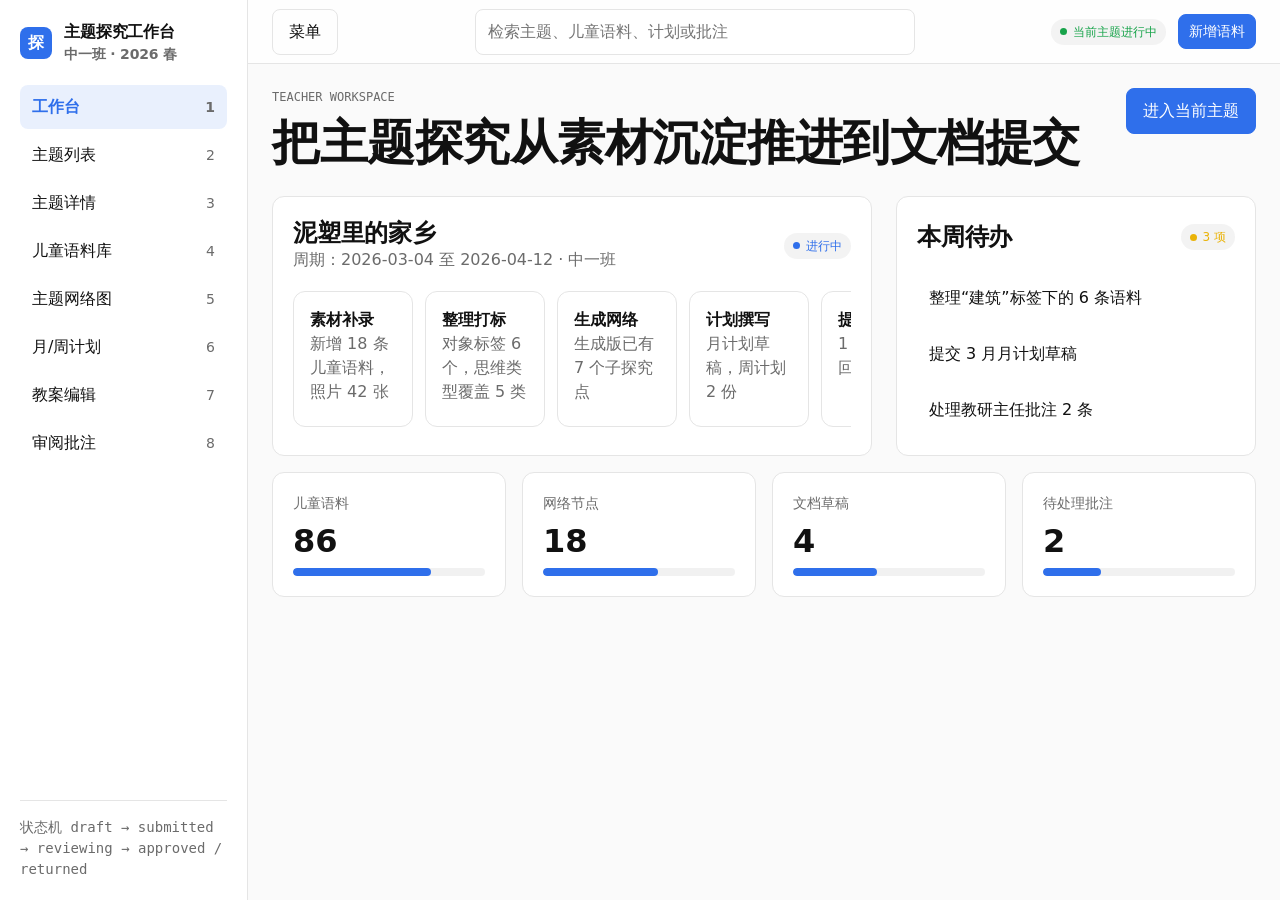
==== index.html @ b4023a22 "Initial commit: Shiyan teacher-pc project" ====
<!doctype html>
<html lang="zh-CN">
<head>
  <meta charset="utf-8">
  <meta name="viewport" content="width=device-width, initial-scale=1">
  <title>主题探究教师工作台 Prototype</title>
  <style>
    :root {
      --bg: #fafafa;
      --surface: #ffffff;
      --surface-warm: var(--surface);
      --fg: #111111;
      --fg-2: var(--fg);
      --muted: #6b6b6b;
      --meta: var(--muted);
      --border: #e5e5e5;
      --border-soft: var(--border);
      --accent: #2f6feb;
      --accent-on: #ffffff;
      --accent-hover: color-mix(in oklab, var(--accent), black 8%);
      --accent-active: color-mix(in oklab, var(--accent), black 14%);
      --success: #17a34a;
      --warn: #eab308;
      --danger: #dc2626;
      --font-display: "Inter", -apple-system, system-ui, sans-serif;
      --font-body: "Inter", -apple-system, system-ui, sans-serif;
      --font-mono: ui-monospace, "JetBrains Mono", monospace;
      --text-xs: 12px;
      --text-sm: 14px;
      --text-base: 16px;
      --text-lg: 20px;
      --text-xl: 24px;
      --text-2xl: 32px;
      --text-3xl: 48px;
      --text-4xl: 64px;
      --leading-body: 1.5;
      --leading-tight: 1.2;
      --tracking-display: -0.01em;
      --space-1: 4px;
      --space-2: 8px;
      --space-3: 12px;
      --space-4: 16px;
      --space-5: 20px;
      --space-6: 24px;
      --space-8: 32px;
      --space-12: 48px;
      --space-20: 80px;
      --section-y-desktop: 80px;
      --section-y-tablet: 48px;
      --section-y-phone: 32px;
      --radius-sm: 8px;
      --radius-md: 12px;
      --radius-lg: 16px;
      --radius-pill: 9999px;
      --elev-flat: none;
      --elev-ring: 0 0 0 1px var(--border);
      --elev-raised: 0 2px 8px color-mix(in oklab, var(--fg), transparent 92%);
      --focus-ring: 0 0 0 3px color-mix(in oklab, var(--accent), transparent 70%);
      --motion-fast: 150ms;
      --motion-base: 200ms;
      --ease-standard: cubic-bezier(0.2, 0, 0, 1);
      --container-max: 1200px;
      --container-gutter-desktop: 24px;
      --container-gutter-tablet: 16px;
      --container-gutter-phone: 12px;
    }

    * { box-sizing: border-box; }
    html { background: var(--bg); color: var(--fg); font-family: var(--font-body); }
    body { margin: 0; min-height: 100vh; line-height: var(--leading-body); }
    button, input, select, textarea { font: inherit; }
    button { cursor: pointer; }
    a { color: var(--accent); text-decoration: none; }
    a:hover { text-decoration: underline; }
    :focus-visible { outline: 0; box-shadow: var(--focus-ring); }

    .app-shell {
      display: grid;
      grid-template-columns: 248px minmax(0, 1fr);
      min-height: 100vh;
    }

    .sidebar {
      position: sticky;
      top: 0;
      height: 100vh;
      border-right: 1px solid var(--border);
      background: var(--surface);
      padding: var(--space-5);
      display: flex;
      flex-direction: column;
      gap: var(--space-5);
    }

    .brand {
      display: flex;
      align-items: center;
      gap: var(--space-3);
      font-weight: 600;
      letter-spacing: var(--tracking-display);
    }

    .brand-mark {
      width: 32px;
      height: 32px;
      border-radius: var(--radius-sm);
      display: grid;
      place-items: center;
      background: var(--accent);
      color: var(--accent-on);
      font-weight: 600;
    }

    .nav-list { display: grid; gap: var(--space-1); }
    .nav-btn {
      border: 0;
      width: 100%;
      background: transparent;
      color: var(--fg);
      border-radius: var(--radius-sm);
      display: flex;
      align-items: center;
      justify-content: space-between;
      padding: 10px 12px;
      text-align: left;
      transition: background var(--motion-fast) var(--ease-standard), color var(--motion-fast) var(--ease-standard);
    }
    .nav-btn:hover { background: color-mix(in oklab, var(--border), transparent 55%); }
    .nav-btn.active {
      background: color-mix(in oklab, var(--accent), transparent 90%);
      color: var(--accent);
      font-weight: 600;
    }

    .sidebar-foot {
      margin-top: auto;
      border-top: 1px solid var(--border);
      padding-top: var(--space-4);
      color: var(--muted);
      font-size: var(--text-sm);
    }

    .topbar {
      position: sticky;
      top: 0;
      z-index: 4;
      height: 64px;
      background: color-mix(in oklab, var(--bg), var(--surface) 78%);
      border-bottom: 1px solid var(--border);
      display: flex;
      align-items: center;
      justify-content: space-between;
      padding: 0 var(--container-gutter-desktop);
    }

    .mobile-menu { display: none; }
    .search {
      min-width: min(440px, 45vw);
      border: 1px solid var(--border);
      border-radius: var(--radius-sm);
      background: var(--surface);
      padding: 10px 12px;
      color: var(--fg);
    }

    .main { min-width: 0; }
    .content {
      width: min(100%, var(--container-max));
      margin: 0 auto;
      padding: var(--space-6) var(--container-gutter-desktop) var(--space-20);
    }

    .screen { display: none; }
    .screen.active { display: block; }

    .page-head {
      display: grid;
      grid-template-columns: minmax(0, 1fr) auto;
      gap: var(--space-4);
      align-items: start;
      margin-bottom: var(--space-6);
    }

    .eyebrow {
      color: var(--muted);
      font-family: var(--font-mono);
      font-size: var(--text-xs);
      text-transform: uppercase;
      letter-spacing: 0;
      margin-bottom: var(--space-2);
    }

    h1, h2, h3 {
      font-family: var(--font-display);
      line-height: var(--leading-tight);
      letter-spacing: var(--tracking-display);
      margin: 0;
    }
    h1 { font-size: clamp(var(--text-2xl), 4vw, var(--text-3xl)); }
    h2 { font-size: var(--text-xl); }
    h3 { font-size: var(--text-lg); }
    p { margin: 0; color: var(--muted); }

    .btn {
      border: 1px solid var(--border);
      border-radius: var(--radius-sm);
      background: transparent;
      color: var(--fg);
      padding: 10px 16px;
      min-height: 40px;
      display: inline-flex;
      align-items: center;
      justify-content: center;
      gap: var(--space-2);
      transition: background var(--motion-fast) var(--ease-standard), border-color var(--motion-fast) var(--ease-standard);
    }
    .btn:hover { background: color-mix(in oklab, var(--border), transparent 65%); text-decoration: none; }
    .btn-primary { background: var(--accent); border-color: var(--accent); color: var(--accent-on); }
    .btn-primary:hover { background: var(--accent-hover); border-color: var(--accent-hover); }
    .btn-small { min-height: 32px; padding: 6px 10px; font-size: var(--text-sm); }
    .btn-danger { color: var(--danger); border-color: color-mix(in oklab, var(--danger), transparent 65%); }

    .grid { display: grid; gap: var(--space-4); }
    .grid-2 { grid-template-columns: repeat(2, minmax(0, 1fr)); }
    .grid-3 { grid-template-columns: repeat(3, minmax(0, 1fr)); }
    .grid-4 { grid-template-columns: repeat(4, minmax(0, 1fr)); }
    .grid-main { grid-template-columns: minmax(0, 1.35fr) minmax(320px, 0.65fr); }

    .card {
      background: var(--surface);
      border: 1px solid var(--border);
      border-radius: var(--radius-md);
      padding: var(--space-5);
      box-shadow: var(--elev-flat);
    }

    .card-head, .row-between {
      display: flex;
      align-items: center;
      justify-content: space-between;
      gap: var(--space-3);
    }

    .stack { display: grid; gap: var(--space-4); }
    .stack-sm { display: grid; gap: var(--space-2); }
    .muted { color: var(--muted); }
    .meta { color: var(--meta); font-size: var(--text-sm); }
    .mono { font-family: var(--font-mono); font-variant-numeric: tabular-nums; }

    .badge {
      display: inline-flex;
      align-items: center;
      gap: 6px;
      width: max-content;
      border-radius: var(--radius-pill);
      background: color-mix(in oklab, var(--border), transparent 55%);
      color: var(--fg);
      padding: 4px 9px;
      font-size: var(--text-xs);
      white-space: nowrap;
    }
    .badge-dot::before {
      content: "";
      width: 7px;
      height: 7px;
      border-radius: var(--radius-pill);
      background: currentColor;
    }
    .success { color: var(--success); }
    .warn { color: var(--warn); }
    .danger { color: var(--danger); }
    .accent { color: var(--accent); }

    .progress {
      height: 8px;
      border-radius: var(--radius-pill);
      background: color-mix(in oklab, var(--border), transparent 45%);
      overflow: hidden;
    }
    .progress > span {
      display: block;
      height: 100%;
      border-radius: inherit;
      background: var(--accent);
    }

    .stat {
      display: grid;
      gap: var(--space-2);
    }
    .stat strong {
      font-size: var(--text-2xl);
      line-height: var(--leading-tight);
      font-variant-numeric: tabular-nums;
    }

    .table-wrap { overflow: auto; border: 1px solid var(--border); border-radius: var(--radius-md); }
    table { width: 100%; border-collapse: collapse; min-width: 760px; background: var(--surface); }
    th, td { padding: 13px 14px; border-bottom: 1px solid var(--border); text-align: left; vertical-align: top; }
    th { color: var(--muted); font-size: var(--text-sm); font-weight: 500; background: var(--bg); }
    tr:last-child td { border-bottom: 0; }

    .tabs, .filters {
      display: flex;
      flex-wrap: wrap;
      gap: var(--space-2);
    }
    .chip {
      border: 1px solid var(--border);
      border-radius: var(--radius-pill);
      background: var(--surface);
      color: var(--fg);
      padding: 7px 12px;
      font-size: var(--text-sm);
    }
    .chip.active {
      border-color: var(--accent);
      color: var(--accent);
      background: color-mix(in oklab, var(--accent), transparent 92%);
    }

    .field { display: grid; gap: var(--space-2); }
    .field label { font-weight: 600; font-size: var(--text-sm); }
    .field input, .field select, .field textarea {
      width: 100%;
      border: 1px solid var(--border);
      border-radius: var(--radius-sm);
      background: var(--surface);
      color: var(--fg);
      padding: 10px 12px;
      min-height: 42px;
    }
    .field textarea { min-height: 104px; resize: vertical; }

    .hero-workbench {
      min-height: 260px;
      display: grid;
      grid-template-columns: minmax(0, 1fr) 360px;
      gap: var(--space-6);
      align-items: stretch;
    }

    .timeline {
      display: grid;
      grid-template-columns: repeat(5, minmax(120px, 1fr));
      gap: var(--space-3);
      overflow: auto;
      padding-bottom: var(--space-2);
    }
    .timeline-step {
      border: 1px solid var(--border);
      border-radius: var(--radius-md);
      padding: var(--space-4);
      background: var(--surface);
      min-height: 120px;
    }

    .utterance-item {
      display: grid;
      grid-template-columns: auto minmax(0, 1fr) auto;
      gap: var(--space-3);
      align-items: start;
      border: 1px solid var(--border);
      border-radius: var(--radius-md);
      padding: var(--space-4);
      background: var(--surface);
    }
    .utterance-item.selected {
      border-color: var(--accent);
      background: color-mix(in oklab, var(--accent), transparent 96%);
    }
    .utterance-item input { width: 18px; height: 18px; margin-top: 3px; }

    .canvas {
      position: relative;
      min-height: 520px;
      border: 1px solid var(--border);
      border-radius: var(--radius-md);
      background:
        linear-gradient(color-mix(in oklab, var(--border), transparent 65%) 1px, transparent 1px),
        linear-gradient(90deg, color-mix(in oklab, var(--border), transparent 65%) 1px, transparent 1px),
        var(--surface);
      background-size: 32px 32px;
      overflow: hidden;
    }
    .node {
      position: absolute;
      min-width: 116px;
      border: 1px solid var(--border);
      border-radius: var(--radius-md);
      background: var(--surface);
      padding: 10px 12px;
      box-shadow: var(--elev-raised);
      font-size: var(--text-sm);
    }
    .node.center {
      left: 42%;
      top: 42%;
      background: var(--accent);
      color: var(--accent-on);
      border-color: var(--accent);
    }
    .node.generated {
      border-color: var(--success);
      color: var(--fg);
    }
    .connector {
      position: absolute;
      height: 1px;
      background: var(--border);
      transform-origin: left center;
    }

    .planner {
      display: grid;
      grid-template-columns: 280px minmax(0, 1fr);
      gap: var(--space-4);
    }
    .doc-nav {
      display: grid;
      gap: var(--space-2);
      align-content: start;
    }
    .doc-section {
      border: 1px solid var(--border);
      border-radius: var(--radius-md);
      background: var(--surface);
      padding: var(--space-5);
      display: grid;
      gap: var(--space-4);
    }
    .rich-placeholder {
      min-height: 92px;
      border: 1px dashed var(--border);
      border-radius: var(--radius-sm);
      background: var(--bg);
      padding: var(--space-4);
      color: var(--muted);
    }

    .annotation {
      border-left: 3px solid var(--accent);
      padding-left: var(--space-3);
      display: grid;
      gap: var(--space-1);
    }

    .toast {
      position: fixed;
      right: var(--space-6);
      bottom: var(--space-6);
      z-index: 10;
      border: 1px solid var(--border);
      border-radius: var(--radius-md);
      background: var(--surface);
      padding: var(--space-4);
      box-shadow: var(--elev-raised);
      color: var(--fg);
      opacity: 0;
      transform: translateY(12px);
      pointer-events: none;
      transition: opacity var(--motion-base) var(--ease-standard), transform var(--motion-base) var(--ease-standard);
    }
    .toast.show { opacity: 1; transform: translateY(0); }

    .drawer {
      position: fixed;
      inset: 0;
      z-index: 20;
      display: none;
      background: color-mix(in oklab, var(--fg), transparent 70%);
    }
    .drawer.open { display: grid; justify-items: end; }
    .drawer-panel {
      width: min(520px, 100%);
      height: 100%;
      background: var(--surface);
      padding: var(--space-6);
      display: grid;
      grid-template-rows: auto 1fr auto;
      gap: var(--space-5);
      box-shadow: var(--elev-raised);
    }

    @media (max-width: 1180px) {
      .grid-4 { grid-template-columns: repeat(2, minmax(0, 1fr)); }
      .hero-workbench, .grid-main { grid-template-columns: 1fr; }
    }

    @media (max-width: 920px) {
      .app-shell { grid-template-columns: 1fr; }
      .sidebar {
        display: none;
        position: fixed;
        z-index: 30;
        inset: 0 auto 0 0;
        width: min(320px, 86vw);
      }
      .sidebar.open { display: flex; }
      .mobile-menu { display: inline-flex; }
      .topbar { padding: 0 var(--container-gutter-tablet); }
      .content { padding-inline: var(--container-gutter-tablet); }
      .page-head { grid-template-columns: 1fr; }
      .grid-2, .grid-3, .planner { grid-template-columns: 1fr; }
      .search { min-width: 0; width: 100%; }
    }

    @media (max-width: 640px) {
      .topbar {
        height: auto;
        padding: var(--space-3) var(--container-gutter-phone);
        display: grid;
        grid-template-columns: auto 1fr;
      }
      .search { grid-column: 1 / -1; }
      .content { padding: var(--space-5) var(--container-gutter-phone) var(--space-12); }
      .grid-4 { grid-template-columns: 1fr; }
      .card { padding: var(--space-4); }
      .card-head, .row-between { align-items: flex-start; flex-direction: column; }
      .utterance-item { grid-template-columns: auto minmax(0, 1fr); }
      .utterance-item .badge { grid-column: 2; }
      .canvas { min-height: 480px; }
      .node { min-width: 96px; font-size: var(--text-xs); }
      .node.center { left: 34%; }
    }
  </style>
</head>
<body>
  <div class="app-shell">
    <aside class="sidebar" id="sidebar" aria-label="主导航">
      <div class="brand">
        <div class="brand-mark">探</div>
        <div>
          <div>主题探究工作台</div>
          <div class="meta">中一班 · 2026 春</div>
        </div>
      </div>
      <nav class="nav-list" id="nav">
        <button class="nav-btn active" data-screen="dashboard">工作台 <span class="meta">1</span></button>
        <button class="nav-btn" data-screen="themes">主题列表 <span class="meta">2</span></button>
        <button class="nav-btn" data-screen="theme-detail">主题详情 <span class="meta">3</span></button>
        <button class="nav-btn" data-screen="corpus">儿童语料库 <span class="meta">4</span></button>
        <button class="nav-btn" data-screen="map">主题网络图 <span class="meta">5</span></button>
        <button class="nav-btn" data-screen="plans">月/周计划 <span class="meta">6</span></button>
        <button class="nav-btn" data-screen="lesson">教案编辑 <span class="meta">7</span></button>
        <button class="nav-btn" data-screen="review">审阅批注 <span class="meta">8</span></button>
      </nav>
      <div class="sidebar-foot">
        <div class="mono">状态机 draft → submitted → reviewing → approved / returned</div>
      </div>
    </aside>

    <main class="main">
      <header class="topbar">
        <button class="btn mobile-menu" id="menuBtn" aria-label="打开导航">菜单</button>
        <input class="search" type="search" placeholder="检索主题、儿童语料、计划或批注">
        <div class="row-between">
          <span class="badge badge-dot success">当前主题进行中</span>
          <button class="btn btn-primary btn-small" data-open-drawer>新增语料</button>
        </div>
      </header>

      <div class="content">
        <section class="screen active" id="dashboard" data-od-id="screen-dashboard">
          <div class="page-head">
            <div>
              <div class="eyebrow">Teacher workspace</div>
              <h1>把主题探究从素材沉淀推进到文档提交</h1>
            </div>
            <button class="btn btn-primary" data-screen-link="theme-detail">进入当前主题</button>
          </div>

          <div class="grid hero-workbench">
            <div class="card stack">
              <div class="card-head">
                <div>
                  <h2>泥塑里的家乡</h2>
                  <p>周期：2026-03-04 至 2026-04-12 · 中一班</p>
                </div>
                <span class="badge badge-dot accent">进行中</span>
              </div>
              <div class="timeline">
                <div class="timeline-step"><strong>素材补录</strong><p>新增 18 条儿童语料，照片 42 张</p></div>
                <div class="timeline-step"><strong>整理打标</strong><p>对象标签 6 个，思维类型覆盖 5 类</p></div>
                <div class="timeline-step"><strong>生成网络</strong><p>生成版已有 7 个子探究点</p></div>
                <div class="timeline-step"><strong>计划撰写</strong><p>月计划草稿，周计划 2 份</p></div>
                <div class="timeline-step"><strong>提交审阅</strong><p>1 份教案退回修改</p></div>
              </div>
            </div>
            <div class="card stack">
              <div class="card-head"><h2>本周待办</h2><span class="badge badge-dot warn">3 项</span></div>
              <div class="stack-sm">
                <button class="nav-btn" data-screen-link="corpus">整理“建筑”标签下的 6 条语料</button>
                <button class="nav-btn" data-screen-link="plans">提交 3 月月计划草稿</button>
                <button class="nav-btn" data-screen-link="review">处理教研主任批注 2 条</button>
              </div>
            </div>
          </div>

          <div class="grid grid-4" style="margin-top: var(--space-4);">
            <div class="card stat"><span class="meta">儿童语料</span><strong>86</strong><div class="progress"><span style="width: 72%"></span></div></div>
            <div class="card stat"><span class="meta">网络节点</span><strong>18</strong><div class="progress"><span style="width: 60%"></span></div></div>
            <div class="card stat"><span class="meta">文档草稿</span><strong>4</strong><div class="progress"><span style="width: 44%"></span></div></div>
            <div class="card stat"><span class="meta">待处理批注</span><strong>2</strong><div class="progress"><span style="width: 30%"></span></div></div>
          </div>
        </section>

        <section class="screen" id="themes" data-od-id="screen-themes">
          <div class="page-head">
            <div><div class="eyebrow">Themes</div><h1>按学期管理主题活动</h1></div>
            <button class="btn btn-primary">新建主题</button>
          </div>
          <div class="tabs" role="tablist">
            <button class="chip active">全部</button><button class="chip">进行中</button><button class="chip">规划中</button><button class="chip">已结束</button>
          </div>
          <div class="grid grid-3" style="margin-top: var(--space-4);">
            <article class="card stack">
              <div class="row-between"><h2>泥塑里的家乡</h2><span class="badge badge-dot accent">进行中</span></div>
              <p>从幼儿对泥土、建筑、家乡物件的讨论中生成探究网络。</p>
              <div class="progress"><span style="width: 58%"></span></div>
              <button class="btn" data-screen-link="theme-detail">查看主题详情</button>
            </article>
            <article class="card stack">
              <div class="row-between"><h2>春天的种子</h2><span class="badge badge-dot success">已结束</span></div>
              <p>生成版网络比预设版新增“照料责任”和“失败原因”两支。</p>
              <div class="progress"><span style="width: 100%"></span></div>
              <button class="btn">查看档案</button>
            </article>
            <article class="card stack">
              <div class="row-between"><h2>桥从哪里来</h2><span class="badge">规划中</span></div>
              <p>园所文化方向：水乡建筑。等待教师补充来源描述。</p>
              <div class="progress"><span style="width: 18%"></span></div>
              <button class="btn">继续编辑</button>
            </article>
          </div>
        </section>

        <section class="screen" id="theme-detail" data-od-id="screen-theme-detail">
          <div class="page-head">
            <div><div class="eyebrow">Theme detail</div><h1>主题详情：泥塑里的家乡</h1></div>
            <div class="tabs"><button class="chip active">概览</button><button class="chip">资料库</button><button class="chip">计划文档</button></div>
          </div>
          <div class="grid grid-main">
            <div class="card stack">
              <div class="card-head"><h2>主题进度</h2><span class="badge badge-dot accent">第 3 周 / 共 6 周</span></div>
              <div class="timeline">
                <div class="timeline-step"><strong>预设网络</strong><p>中心词与 4 个初始分支已定稿</p></div>
                <div class="timeline-step"><strong>语料聚类</strong><p>按对象标签归为 6 组</p></div>
                <div class="timeline-step"><strong>生成网络</strong><p>本周新增“屋顶形状”节点</p></div>
                <div class="timeline-step"><strong>月计划</strong><p>草稿可提交</p></div>
                <div class="timeline-step"><strong>主题反思</strong><p>主题结束后启用</p></div>
              </div>
            </div>
            <aside class="card stack">
              <h2>关键入口</h2>
              <button class="nav-btn" data-screen-link="corpus">提取过往儿童语料</button>
              <button class="nav-btn" data-screen-link="map">编辑生成版网络图</button>
              <button class="nav-btn" data-screen-link="plans">撰写月/周计划</button>
              <button class="nav-btn" data-screen-link="lesson">创建主题活动教案</button>
            </aside>
          </div>
          <div class="grid grid-3" style="margin-top: var(--space-4);">
            <div class="card"><h3>主题来源</h3><p>园所文化方向：本土材料与家乡经验。教师从幼儿区角泥塑活动中提炼主题载体。</p></div>
            <div class="card"><h3>资料归属</h3><p>所有照片、视频、作品图与语料均挂在当前主题下，跨主题总库只做检索入口。</p></div>
            <div class="card"><h3>非阻塞文档</h3><p>月计划提交后，周计划与教案可以继续撰写，不等待管理员通过。</p></div>
          </div>
        </section>

        <section class="screen" id="corpus" data-od-id="screen-corpus">
          <div class="page-head">
            <div><div class="eyebrow">Utterance corpus</div><h1>儿童语料库：筛选、打标、提升为子探究点</h1></div>
            <button class="btn btn-primary" id="promoteBtn">提升为子探究点</button>
          </div>
          <div class="grid grid-main">
            <div class="stack">
              <div class="card stack-sm">
                <div class="filters">
                  <button class="chip active" data-filter="all">全部语料</button>
                  <button class="chip" data-filter="建筑">建筑</button>
                  <button class="chip" data-filter="花朵">花朵</button>
                  <button class="chip" data-filter="questioning">提出问题</button>
                  <button class="chip" data-filter="causal_reasoning">因果推理</button>
                </div>
              </div>
              <div class="stack" id="utteranceList">
                <label class="utterance-item" data-tags="建筑 questioning">
                  <input type="checkbox" value="u1">
                  <span><strong>“为什么老房子的屋顶不是平的？”</strong><p>辰辰 · 集体讨论 · 2026-03-12</p><span class="badge">建筑</span> <span class="badge">提出问题</span></span>
                  <span class="badge badge-dot accent">可提升</span>
                </label>
                <label class="utterance-item" data-tags="建筑 causal_reasoning">
                  <input type="checkbox" value="u2">
                  <span><strong>“下雨会从斜斜的地方滑下来。”</strong><p>安安 · 区角活动 · 2026-03-13</p><span class="badge">建筑</span> <span class="badge">因果推理</span></span>
                  <span class="badge badge-dot accent">可提升</span>
                </label>
                <label class="utterance-item" data-tags="花朵 imagination">
                  <input type="checkbox" value="u3">
                  <span><strong>“泥花可以种在墙上，像奶奶家门口。”</strong><p>小禾 · 美工区 · 2026-03-14</p><span class="badge">花朵</span> <span class="badge">想象联想</span></span>
                  <span class="badge">已关联</span>
                </label>
                <label class="utterance-item" data-tags="建筑 transfer">
                  <input type="checkbox" value="u4">
                  <span><strong>“我见过祠堂门口也有这个尖尖。”</strong><p>佑佑 · 户外散步 · 2026-03-15</p><span class="badge">建筑</span> <span class="badge">经验迁移</span></span>
                  <span class="badge badge-dot accent">可提升</span>
                </label>
              </div>
            </div>
            <aside class="card stack">
              <h2>过往数据调用</h2>
              <p>制定主题网络时，教师可以从当前主题资料库与跨主题总库提取儿童原话。系统保留原始场景、日期、对象标签和思维类型，作为节点证据。</p>
              <div class="table-wrap">
                <table>
                  <thead><tr><th>来源</th><th>命中</th></tr></thead>
                  <tbody>
                    <tr><td>当前主题</td><td class="mono">86</td></tr>
                    <tr><td>春天的种子</td><td class="mono">12</td></tr>
                    <tr><td>桥从哪里来</td><td class="mono">9</td></tr>
                  </tbody>
                </table>
              </div>
            </aside>
          </div>
        </section>

        <section class="screen" id="map" data-od-id="screen-map">
          <div class="page-head">
            <div><div class="eyebrow">Theme map</div><h1>主题网络图：预设版与生成版双轨</h1></div>
            <div class="tabs"><button class="chip">预设版</button><button class="chip active">生成版</button><button class="chip">对照视图</button></div>
          </div>
          <div class="grid grid-main">
            <div class="canvas" id="mapCanvas" aria-label="主题网络图画布">
              <div class="connector" style="left: 48%; top: 48%; width: 180px; transform: rotate(-28deg);"></div>
              <div class="connector" style="left: 48%; top: 50%; width: 190px; transform: rotate(26deg);"></div>
              <div class="connector" style="left: 38%; top: 50%; width: 170px; transform: rotate(150deg);"></div>
              <div class="node center">泥塑里的家乡</div>
              <div class="node" style="left: 64%; top: 24%;">家乡建筑<br><span class="meta">8 条语料</span></div>
              <div class="node" style="left: 68%; top: 61%;">花朵纹样<br><span class="meta">5 条语料</span></div>
              <div class="node" style="left: 16%; top: 62%;">人物故事<br><span class="meta">4 条语料</span></div>
            </div>
            <aside class="card stack">
              <h2>节点证据</h2>
              <div class="annotation"><strong>家乡建筑</strong><span class="meta">关联 8 条儿童语料，2 张照片，1 个教案</span></div>
              <div class="annotation"><strong id="newNodeName">等待提升</strong><span class="meta" id="newNodeMeta">从语料库选择语料后生成节点</span></div>
              <button class="btn" data-screen-link="corpus">返回语料库提取</button>
            </aside>
          </div>
        </section>

        <section class="screen" id="plans" data-od-id="screen-plans">
          <div class="page-head">
            <div><div class="eyebrow">Plans</div><h1>月计划与周计划编辑</h1></div>
            <button class="btn btn-primary">提交月计划</button>
          </div>
          <div class="planner">
            <aside class="doc-nav">
              <button class="nav-btn active">3 月月计划 <span class="badge">草稿</span></button>
              <button class="nav-btn">第 3 周周计划 <span class="badge">已提交</span></button>
              <button class="nav-btn">第 4 周周计划 <span class="badge">草稿</span></button>
            </aside>
            <div class="stack">
              <div class="doc-section">
                <div class="row-between"><h2>主题来源与价值分析</h2><span class="badge">富文本</span></div>
                <div class="rich-placeholder">灰块占位：后续替换为园所模板正文。这里可插入儿童语料引用块与主题网络图节点引用。</div>
              </div>
              <div class="doc-section">
                <div class="row-between"><h2>主题网络图</h2><button class="btn btn-small" data-screen-link="map">查看嵌入图</button></div>
                <div class="rich-placeholder">嵌入当前主题生成版网络图快照，提交时记录版本。</div>
              </div>
              <div class="doc-section">
                <h2>周次安排</h2>
                <div class="table-wrap">
                  <table>
                    <thead><tr><th>周次</th><th>子主题</th><th>核心活动</th><th>教案</th></tr></thead>
                    <tbody>
                      <tr><td>第 3 周</td><td>屋顶形状</td><td>观察老房子屋顶</td><td><button class="btn btn-small" data-screen-link="lesson">创建</button></td></tr>
                      <tr><td>第 4 周</td><td>花窗纹样</td><td>泥片压印与拓印</td><td><button class="btn btn-small">已关联</button></td></tr>
                    </tbody>
                  </table>
                </div>
              </div>
            </div>
          </div>
        </section>

        <section class="screen" id="lesson" data-od-id="screen-lesson">
          <div class="page-head">
            <div><div class="eyebrow">Lesson plan</div><h1>教案编辑：主题活动必须关联语料或子探究点</h1></div>
            <button class="btn btn-primary" id="submitLesson">提交教案</button>
          </div>
          <div class="grid grid-main">
            <form class="card stack" id="lessonForm">
              <div class="grid grid-2">
                <div class="field"><label>教案名称</label><input value="屋顶为什么是斜的"></div>
                <div class="field"><label>活动类型</label><select id="activityType"><option value="theme_group_activity">主题集体活动</option><option value="routine_activity">常规活动</option></select></div>
                <div class="field"><label>领域归属</label><input value="科学、语言、艺术"></div>
                <div class="field"><label>活动时长</label><input value="30 分钟"></div>
              </div>
              <div class="field"><label>活动来源</label><textarea>由儿童关于“斜屋顶”的提问生成，关联建筑对象标签下的语料。</textarea></div>
              <div class="field"><label>关联证据</label><select id="evidenceSelect"><option value="">未选择</option><option value="utterance">3 条儿童语料</option><option value="node">子探究点：家乡建筑</option></select></div>
              <div class="field"><label>活动过程</label><div class="rich-placeholder">灰块占位：导入 / 展开 / 结束。可从主题资料库插入图片与语料引用。</div></div>
            </form>
            <aside class="card stack">
              <h2>提交校验</h2>
              <p id="lessonValidation">主题相关活动在提交时必须至少关联 1 条语料或 1 个子探究点。</p>
              <div class="annotation"><strong>可调用证据</strong><span class="meta">建筑标签 8 条，提出问题 3 条，因果推理 2 条</span></div>
              <button class="btn" data-screen-link="corpus">去选择语料</button>
            </aside>
          </div>
        </section>

        <section class="screen" id="review" data-od-id="screen-review">
          <div class="page-head">
            <div><div class="eyebrow">Review</div><h1>审阅批注：退回后教师按字段处理</h1></div>
            <div class="tabs"><button class="chip active">退回修改</button><button class="chip">已提交</button><button class="chip">已通过</button></div>
          </div>
          <div class="grid grid-main">
            <article class="card stack">
              <div class="row-between"><h2>教案：屋顶为什么是斜的</h2><span class="badge badge-dot danger">退回修改</span></div>
              <div class="doc-section">
                <h3>活动目标</h3>
                <p>幼儿能够观察不同屋顶形状，并尝试表达斜屋顶与排水之间的关系。</p>
              </div>
              <div class="doc-section">
                <h3>活动来源</h3>
                <p style="background: color-mix(in oklab, var(--accent), transparent 88%); padding: var(--space-2); border-radius: var(--radius-sm); color: var(--fg);">由儿童关于“斜屋顶”的提问生成，但需补充更多原话证据。</p>
              </div>
              <button class="btn btn-primary">重新提交</button>
            </article>
            <aside class="card stack">
              <h2>批注侧栏</h2>
              <div class="annotation"><strong>活动来源</strong><span>请补充至少 2 条原始语料，并说明为什么从语料提升为该活动。</span><button class="btn btn-small">标记已处理</button></div>
              <div class="annotation"><strong>活动过程</strong><span>建议增加观察材料对比，避免只停留在教师讲述。</span><button class="btn btn-small">标记已处理</button></div>
            </aside>
          </div>
        </section>
      </div>
    </main>
  </div>

  <div class="drawer" id="drawer" aria-hidden="true">
    <div class="drawer-panel">
      <div class="row-between">
        <div><div class="eyebrow">New utterance</div><h2>新增儿童语料</h2></div>
        <button class="btn btn-small" id="closeDrawer">关闭</button>
      </div>
      <div class="stack">
        <div class="field"><label>孩子原话</label><textarea placeholder="输入儿童原话"></textarea></div>
        <div class="grid grid-2">
          <div class="field"><label>儿童</label><input placeholder="可匿名"></div>
          <div class="field"><label>发生场景</label><select><option>集体讨论</option><option>区角活动</option><option>户外</option></select></div>
        </div>
        <div class="field"><label>话题对象标签</label><input placeholder="建筑、花朵、人物"></div>
        <div class="field"><label>思维类型</label><select><option>提出问题</option><option>观察描述</option><option>因果推理</option><option>想象联想</option><option>经验迁移</option></select></div>
      </div>
      <button class="btn btn-primary" id="saveUtterance">保存语料</button>
    </div>
  </div>
  <div class="toast" id="toast" role="status"></div>

  <script>
    const screens = [...document.querySelectorAll('.screen')];
    const navButtons = [...document.querySelectorAll('[data-screen]')];
    const sidebar = document.querySelector('#sidebar');
    const toast = document.querySelector('#toast');

    function showToast(message) {
      toast.textContent = message;
      toast.classList.add('show');
      window.setTimeout(() => toast.classList.remove('show'), 2200);
    }

    function activateScreen(id) {
      screens.forEach(screen => screen.classList.toggle('active', screen.id === id));
      navButtons.forEach(btn => btn.classList.toggle('active', btn.dataset.screen === id));
      localStorage.setItem('teacher-workbench-screen', id);
      sidebar.classList.remove('open');
      window.scrollTo({ top: 0, behavior: 'smooth' });
    }

    navButtons.forEach(btn => btn.addEventListener('click', () => activateScreen(btn.dataset.screen)));
    document.querySelectorAll('[data-screen-link]').forEach(btn => {
      btn.addEventListener('click', () => activateScreen(btn.dataset.screenLink));
    });
    document.querySelector('#menuBtn').addEventListener('click', () => sidebar.classList.add('open'));

    const savedScreen = localStorage.getItem('teacher-workbench-screen');
    if (savedScreen && document.getElementById(savedScreen)) activateScreen(savedScreen);

    document.querySelectorAll('#utteranceList input[type="checkbox"]').forEach(input => {
      input.addEventListener('change', () => input.closest('.utterance-item').classList.toggle('selected', input.checked));
    });

    document.querySelectorAll('[data-filter]').forEach(chip => {
      chip.addEventListener('click', () => {
        document.querySelectorAll('[data-filter]').forEach(item => item.classList.remove('active'));
        chip.classList.add('active');
        const filter = chip.dataset.filter;
        document.querySelectorAll('.utterance-item').forEach(item => {
          item.style.display = filter === 'all' || item.dataset.tags.includes(filter) ? 'grid' : 'none';
        });
      });
    });

    document.querySelector('#promoteBtn').addEventListener('click', () => {
      const selected = [...document.querySelectorAll('#utteranceList input:checked')];
      if (!selected.length) {
        showToast('请先勾选要提升的儿童语料');
        return;
      }
      const canvas = document.querySelector('#mapCanvas');
      const node = document.createElement('div');
      node.className = 'node generated';
      node.style.left = '34%';
      node.style.top = '18%';
      node.innerHTML = `斜屋顶为什么存在<br><span class="meta">${selected.length} 条语料</span>`;
      canvas.appendChild(node);
      document.querySelector('#newNodeName').textContent = '斜屋顶为什么存在';
      document.querySelector('#newNodeMeta').textContent = `${selected.length} 条过往儿童语料已作为证据关联`;
      showToast('已从过往语料生成子探究点，并关联到生成版网络图');
      activateScreen('map');
    });

    document.querySelector('#submitLesson').addEventListener('click', () => {
      const type = document.querySelector('#activityType').value;
      const evidence = document.querySelector('#evidenceSelect').value;
      const validation = document.querySelector('#lessonValidation');
      if (type.startsWith('theme_') && !evidence) {
        validation.textContent = '校验未通过：主题相关活动提交前必须关联语料或子探究点。';
        validation.className = 'danger';
        showToast('提交失败：缺少活动来源证据');
        return;
      }
      validation.textContent = '校验通过：教案可提交园所审阅。';
      validation.className = 'success';
      showToast('教案已提交');
    });

    const drawer = document.querySelector('#drawer');
    document.querySelector('[data-open-drawer]').addEventListener('click', () => {
      drawer.classList.add('open');
      drawer.setAttribute('aria-hidden', 'false');
    });
    document.querySelector('#closeDrawer').addEventListener('click', () => {
      drawer.classList.remove('open');
      drawer.setAttribute('aria-hidden', 'true');
    });
    document.querySelector('#saveUtterance').addEventListener('click', () => {
      drawer.classList.remove('open');
      drawer.setAttribute('aria-hidden', 'true');
      showToast('语料已保存，可继续打标或提升为子探究点');
    });
  </script>
</body>
</html>
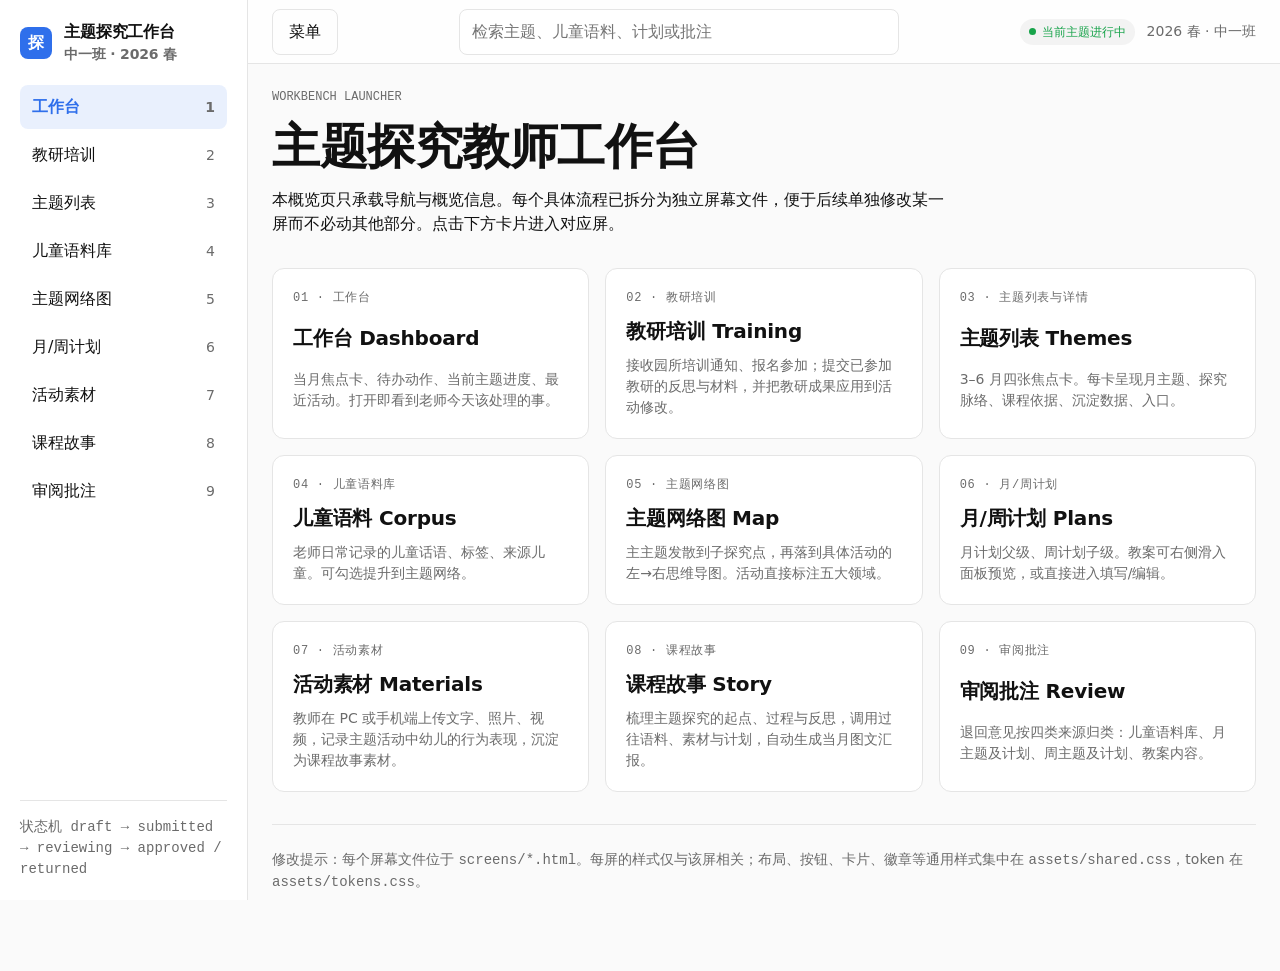
==== commit d002a32f: "✨ feat: implement multi-page architecture (index.html + screens/) - 新增 index.html 作为应用入口和导航枢纽 - 拆分为 " ====
--- a/index.html
+++ b/index.html
@@ -1,954 +1,177 @@
 <!doctype html>
 <html lang="zh-CN">
 <head>
-  <meta charset="utf-8">
-  <meta name="viewport" content="width=device-width, initial-scale=1">
-  <title>主题探究教师工作台 Prototype</title>
-  <style>
-    :root {
-      --bg: #fafafa;
-      --surface: #ffffff;
-      --surface-warm: var(--surface);
-      --fg: #111111;
-      --fg-2: var(--fg);
-      --muted: #6b6b6b;
-      --meta: var(--muted);
-      --border: #e5e5e5;
-      --border-soft: var(--border);
-      --accent: #2f6feb;
-      --accent-on: #ffffff;
-      --accent-hover: color-mix(in oklab, var(--accent), black 8%);
-      --accent-active: color-mix(in oklab, var(--accent), black 14%);
-      --success: #17a34a;
-      --warn: #eab308;
-      --danger: #dc2626;
-      --font-display: "Inter", -apple-system, system-ui, sans-serif;
-      --font-body: "Inter", -apple-system, system-ui, sans-serif;
-      --font-mono: ui-monospace, "JetBrains Mono", monospace;
-      --text-xs: 12px;
-      --text-sm: 14px;
-      --text-base: 16px;
-      --text-lg: 20px;
-      --text-xl: 24px;
-      --text-2xl: 32px;
-      --text-3xl: 48px;
-      --text-4xl: 64px;
-      --leading-body: 1.5;
-      --leading-tight: 1.2;
-      --tracking-display: -0.01em;
-      --space-1: 4px;
-      --space-2: 8px;
-      --space-3: 12px;
-      --space-4: 16px;
-      --space-5: 20px;
-      --space-6: 24px;
-      --space-8: 32px;
-      --space-12: 48px;
-      --space-20: 80px;
-      --section-y-desktop: 80px;
-      --section-y-tablet: 48px;
-      --section-y-phone: 32px;
-      --radius-sm: 8px;
-      --radius-md: 12px;
-      --radius-lg: 16px;
-      --radius-pill: 9999px;
-      --elev-flat: none;
-      --elev-ring: 0 0 0 1px var(--border);
-      --elev-raised: 0 2px 8px color-mix(in oklab, var(--fg), transparent 92%);
-      --focus-ring: 0 0 0 3px color-mix(in oklab, var(--accent), transparent 70%);
-      --motion-fast: 150ms;
-      --motion-base: 200ms;
-      --ease-standard: cubic-bezier(0.2, 0, 0, 1);
-      --container-max: 1200px;
-      --container-gutter-desktop: 24px;
-      --container-gutter-tablet: 16px;
-      --container-gutter-phone: 12px;
-    }
-
-    * { box-sizing: border-box; }
-    html { background: var(--bg); color: var(--fg); font-family: var(--font-body); }
-    body { margin: 0; min-height: 100vh; line-height: var(--leading-body); }
-    button, input, select, textarea { font: inherit; }
-    button { cursor: pointer; }
-    a { color: var(--accent); text-decoration: none; }
-    a:hover { text-decoration: underline; }
-    :focus-visible { outline: 0; box-shadow: var(--focus-ring); }
-
-    .app-shell {
-      display: grid;
-      grid-template-columns: 248px minmax(0, 1fr);
-      min-height: 100vh;
-    }
-
-    .sidebar {
-      position: sticky;
-      top: 0;
-      height: 100vh;
-      border-right: 1px solid var(--border);
-      background: var(--surface);
-      padding: var(--space-5);
-      display: flex;
-      flex-direction: column;
-      gap: var(--space-5);
-    }
-
-    .brand {
-      display: flex;
-      align-items: center;
-      gap: var(--space-3);
-      font-weight: 600;
-      letter-spacing: var(--tracking-display);
-    }
-
-    .brand-mark {
-      width: 32px;
-      height: 32px;
-      border-radius: var(--radius-sm);
-      display: grid;
-      place-items: center;
-      background: var(--accent);
-      color: var(--accent-on);
-      font-weight: 600;
-    }
-
-    .nav-list { display: grid; gap: var(--space-1); }
-    .nav-btn {
-      border: 0;
-      width: 100%;
-      background: transparent;
-      color: var(--fg);
-      border-radius: var(--radius-sm);
-      display: flex;
-      align-items: center;
-      justify-content: space-between;
-      padding: 10px 12px;
-      text-align: left;
-      transition: background var(--motion-fast) var(--ease-standard), color var(--motion-fast) var(--ease-standard);
-    }
-    .nav-btn:hover { background: color-mix(in oklab, var(--border), transparent 55%); }
-    .nav-btn.active {
-      background: color-mix(in oklab, var(--accent), transparent 90%);
-      color: var(--accent);
-      font-weight: 600;
-    }
-
-    .sidebar-foot {
-      margin-top: auto;
-      border-top: 1px solid var(--border);
-      padding-top: var(--space-4);
-      color: var(--muted);
-      font-size: var(--text-sm);
-    }
-
-    .topbar {
-      position: sticky;
-      top: 0;
-      z-index: 4;
-      height: 64px;
-      background: color-mix(in oklab, var(--bg), var(--surface) 78%);
-      border-bottom: 1px solid var(--border);
-      display: flex;
-      align-items: center;
-      justify-content: space-between;
-      padding: 0 var(--container-gutter-desktop);
-    }
-
-    .mobile-menu { display: none; }
-    .search {
-      min-width: min(440px, 45vw);
-      border: 1px solid var(--border);
-      border-radius: var(--radius-sm);
-      background: var(--surface);
-      padding: 10px 12px;
-      color: var(--fg);
-    }
-
-    .main { min-width: 0; }
-    .content {
-      width: min(100%, var(--container-max));
-      margin: 0 auto;
-      padding: var(--space-6) var(--container-gutter-desktop) var(--space-20);
-    }
-
-    .screen { display: none; }
-    .screen.active { display: block; }
-
-    .page-head {
-      display: grid;
-      grid-template-columns: minmax(0, 1fr) auto;
-      gap: var(--space-4);
-      align-items: start;
-      margin-bottom: var(--space-6);
-    }
-
-    .eyebrow {
-      color: var(--muted);
-      font-family: var(--font-mono);
-      font-size: var(--text-xs);
-      text-transform: uppercase;
-      letter-spacing: 0;
-      margin-bottom: var(--space-2);
-    }
-
-    h1, h2, h3 {
-      font-family: var(--font-display);
-      line-height: var(--leading-tight);
-      letter-spacing: var(--tracking-display);
-      margin: 0;
-    }
-    h1 { font-size: clamp(var(--text-2xl), 4vw, var(--text-3xl)); }
-    h2 { font-size: var(--text-xl); }
-    h3 { font-size: var(--text-lg); }
-    p { margin: 0; color: var(--muted); }
-
-    .btn {
-      border: 1px solid var(--border);
-      border-radius: var(--radius-sm);
-      background: transparent;
-      color: var(--fg);
-      padding: 10px 16px;
-      min-height: 40px;
-      display: inline-flex;
-      align-items: center;
-      justify-content: center;
-      gap: var(--space-2);
-      transition: background var(--motion-fast) var(--ease-standard), border-color var(--motion-fast) var(--ease-standard);
-    }
-    .btn:hover { background: color-mix(in oklab, var(--border), transparent 65%); text-decoration: none; }
-    .btn-primary { background: var(--accent); border-color: var(--accent); color: var(--accent-on); }
-    .btn-primary:hover { background: var(--accent-hover); border-color: var(--accent-hover); }
-    .btn-small { min-height: 32px; padding: 6px 10px; font-size: var(--text-sm); }
-    .btn-danger { color: var(--danger); border-color: color-mix(in oklab, var(--danger), transparent 65%); }
-
-    .grid { display: grid; gap: var(--space-4); }
-    .grid-2 { grid-template-columns: repeat(2, minmax(0, 1fr)); }
-    .grid-3 { grid-template-columns: repeat(3, minmax(0, 1fr)); }
-    .grid-4 { grid-template-columns: repeat(4, minmax(0, 1fr)); }
-    .grid-main { grid-template-columns: minmax(0, 1.35fr) minmax(320px, 0.65fr); }
-
-    .card {
-      background: var(--surface);
-      border: 1px solid var(--border);
-      border-radius: var(--radius-md);
-      padding: var(--space-5);
-      box-shadow: var(--elev-flat);
-    }
-
-    .card-head, .row-between {
-      display: flex;
-      align-items: center;
-      justify-content: space-between;
-      gap: var(--space-3);
-    }
-
-    .stack { display: grid; gap: var(--space-4); }
-    .stack-sm { display: grid; gap: var(--space-2); }
-    .muted { color: var(--muted); }
-    .meta { color: var(--meta); font-size: var(--text-sm); }
-    .mono { font-family: var(--font-mono); font-variant-numeric: tabular-nums; }
-
-    .badge {
-      display: inline-flex;
-      align-items: center;
-      gap: 6px;
-      width: max-content;
-      border-radius: var(--radius-pill);
-      background: color-mix(in oklab, var(--border), transparent 55%);
-      color: var(--fg);
-      padding: 4px 9px;
-      font-size: var(--text-xs);
-      white-space: nowrap;
-    }
-    .badge-dot::before {
-      content: "";
-      width: 7px;
-      height: 7px;
-      border-radius: var(--radius-pill);
-      background: currentColor;
-    }
-    .success { color: var(--success); }
-    .warn { color: var(--warn); }
-    .danger { color: var(--danger); }
-    .accent { color: var(--accent); }
-
-    .progress {
-      height: 8px;
-      border-radius: var(--radius-pill);
-      background: color-mix(in oklab, var(--border), transparent 45%);
-      overflow: hidden;
-    }
-    .progress > span {
-      display: block;
-      height: 100%;
-      border-radius: inherit;
-      background: var(--accent);
-    }
-
-    .stat {
-      display: grid;
-      gap: var(--space-2);
-    }
-    .stat strong {
-      font-size: var(--text-2xl);
-      line-height: var(--leading-tight);
-      font-variant-numeric: tabular-nums;
-    }
-
-    .table-wrap { overflow: auto; border: 1px solid var(--border); border-radius: var(--radius-md); }
-    table { width: 100%; border-collapse: collapse; min-width: 760px; background: var(--surface); }
-    th, td { padding: 13px 14px; border-bottom: 1px solid var(--border); text-align: left; vertical-align: top; }
-    th { color: var(--muted); font-size: var(--text-sm); font-weight: 500; background: var(--bg); }
-    tr:last-child td { border-bottom: 0; }
-
-    .tabs, .filters {
-      display: flex;
-      flex-wrap: wrap;
-      gap: var(--space-2);
-    }
-    .chip {
-      border: 1px solid var(--border);
-      border-radius: var(--radius-pill);
-      background: var(--surface);
-      color: var(--fg);
-      padding: 7px 12px;
-      font-size: var(--text-sm);
-    }
-    .chip.active {
-      border-color: var(--accent);
-      color: var(--accent);
-      background: color-mix(in oklab, var(--accent), transparent 92%);
-    }
-
-    .field { display: grid; gap: var(--space-2); }
-    .field label { font-weight: 600; font-size: var(--text-sm); }
-    .field input, .field select, .field textarea {
-      width: 100%;
-      border: 1px solid var(--border);
-      border-radius: var(--radius-sm);
-      background: var(--surface);
-      color: var(--fg);
-      padding: 10px 12px;
-      min-height: 42px;
-    }
-    .field textarea { min-height: 104px; resize: vertical; }
-
-    .hero-workbench {
-      min-height: 260px;
-      display: grid;
-      grid-template-columns: minmax(0, 1fr) 360px;
-      gap: var(--space-6);
-      align-items: stretch;
-    }
-
-    .timeline {
-      display: grid;
-      grid-template-columns: repeat(5, minmax(120px, 1fr));
-      gap: var(--space-3);
-      overflow: auto;
-      padding-bottom: var(--space-2);
-    }
-    .timeline-step {
-      border: 1px solid var(--border);
-      border-radius: var(--radius-md);
-      padding: var(--space-4);
-      background: var(--surface);
-      min-height: 120px;
-    }
-
-    .utterance-item {
-      display: grid;
-      grid-template-columns: auto minmax(0, 1fr) auto;
-      gap: var(--space-3);
-      align-items: start;
-      border: 1px solid var(--border);
-      border-radius: var(--radius-md);
-      padding: var(--space-4);
-      background: var(--surface);
-    }
-    .utterance-item.selected {
-      border-color: var(--accent);
-      background: color-mix(in oklab, var(--accent), transparent 96%);
-    }
-    .utterance-item input { width: 18px; height: 18px; margin-top: 3px; }
-
-    .canvas {
-      position: relative;
-      min-height: 520px;
-      border: 1px solid var(--border);
-      border-radius: var(--radius-md);
-      background:
-        linear-gradient(color-mix(in oklab, var(--border), transparent 65%) 1px, transparent 1px),
-        linear-gradient(90deg, color-mix(in oklab, var(--border), transparent 65%) 1px, transparent 1px),
-        var(--surface);
-      background-size: 32px 32px;
-      overflow: hidden;
-    }
-    .node {
-      position: absolute;
-      min-width: 116px;
-      border: 1px solid var(--border);
-      border-radius: var(--radius-md);
-      background: var(--surface);
-      padding: 10px 12px;
-      box-shadow: var(--elev-raised);
-      font-size: var(--text-sm);
-    }
-    .node.center {
-      left: 42%;
-      top: 42%;
-      background: var(--accent);
-      color: var(--accent-on);
-      border-color: var(--accent);
-    }
-    .node.generated {
-      border-color: var(--success);
-      color: var(--fg);
-    }
-    .connector {
-      position: absolute;
-      height: 1px;
-      background: var(--border);
-      transform-origin: left center;
-    }
-
-    .planner {
-      display: grid;
-      grid-template-columns: 280px minmax(0, 1fr);
-      gap: var(--space-4);
-    }
-    .doc-nav {
-      display: grid;
-      gap: var(--space-2);
-      align-content: start;
-    }
-    .doc-section {
-      border: 1px solid var(--border);
-      border-radius: var(--radius-md);
-      background: var(--surface);
-      padding: var(--space-5);
-      display: grid;
-      gap: var(--space-4);
-    }
-    .rich-placeholder {
-      min-height: 92px;
-      border: 1px dashed var(--border);
-      border-radius: var(--radius-sm);
-      background: var(--bg);
-      padding: var(--space-4);
-      color: var(--muted);
-    }
-
-    .annotation {
-      border-left: 3px solid var(--accent);
-      padding-left: var(--space-3);
-      display: grid;
-      gap: var(--space-1);
-    }
-
-    .toast {
-      position: fixed;
-      right: var(--space-6);
-      bottom: var(--space-6);
-      z-index: 10;
-      border: 1px solid var(--border);
-      border-radius: var(--radius-md);
-      background: var(--surface);
-      padding: var(--space-4);
-      box-shadow: var(--elev-raised);
-      color: var(--fg);
-      opacity: 0;
-      transform: translateY(12px);
-      pointer-events: none;
-      transition: opacity var(--motion-base) var(--ease-standard), transform var(--motion-base) var(--ease-standard);
-    }
-    .toast.show { opacity: 1; transform: translateY(0); }
-
-    .drawer {
-      position: fixed;
-      inset: 0;
-      z-index: 20;
-      display: none;
-      background: color-mix(in oklab, var(--fg), transparent 70%);
-    }
-    .drawer.open { display: grid; justify-items: end; }
-    .drawer-panel {
-      width: min(520px, 100%);
-      height: 100%;
-      background: var(--surface);
-      padding: var(--space-6);
-      display: grid;
-      grid-template-rows: auto 1fr auto;
-      gap: var(--space-5);
-      box-shadow: var(--elev-raised);
-    }
-
-    @media (max-width: 1180px) {
-      .grid-4 { grid-template-columns: repeat(2, minmax(0, 1fr)); }
-      .hero-workbench, .grid-main { grid-template-columns: 1fr; }
-    }
-
-    @media (max-width: 920px) {
-      .app-shell { grid-template-columns: 1fr; }
-      .sidebar {
-        display: none;
-        position: fixed;
-        z-index: 30;
-        inset: 0 auto 0 0;
-        width: min(320px, 86vw);
-      }
-      .sidebar.open { display: flex; }
-      .mobile-menu { display: inline-flex; }
-      .topbar { padding: 0 var(--container-gutter-tablet); }
-      .content { padding-inline: var(--container-gutter-tablet); }
-      .page-head { grid-template-columns: 1fr; }
-      .grid-2, .grid-3, .planner { grid-template-columns: 1fr; }
-      .search { min-width: 0; width: 100%; }
-    }
-
-    @media (max-width: 640px) {
-      .topbar {
-        height: auto;
-        padding: var(--space-3) var(--container-gutter-phone);
-        display: grid;
-        grid-template-columns: auto 1fr;
-      }
-      .search { grid-column: 1 / -1; }
-      .content { padding: var(--space-5) var(--container-gutter-phone) var(--space-12); }
-      .grid-4 { grid-template-columns: 1fr; }
-      .card { padding: var(--space-4); }
-      .card-head, .row-between { align-items: flex-start; flex-direction: column; }
-      .utterance-item { grid-template-columns: auto minmax(0, 1fr); }
-      .utterance-item .badge { grid-column: 2; }
-      .canvas { min-height: 480px; }
-      .node { min-width: 96px; font-size: var(--text-xs); }
-      .node.center { left: 34%; }
-    }
-  </style>
+<meta charset="utf-8" />
+<title>主题探究教师工作台</title>
+<meta name="viewport" content="width=device-width, initial-scale=1" />
+<link rel="stylesheet" href="assets/tokens.css" />
+<link rel="stylesheet" href="assets/shared.css" />
+<style>
+  .launcher-hero {
+    display: grid;
+    gap: var(--space-3);
+    margin-bottom: var(--space-8);
+  }
+  .launcher-hero .eyebrow { margin-bottom: 0; }
+  .launcher-hero h1 { font-size: clamp(var(--text-2xl), 5vw, var(--text-3xl)); }
+  .launcher-hero p {
+    color: var(--fg);
+    font-size: var(--text-base);
+    max-width: 680px;
+  }
+  .launcher-grid {
+    display: grid;
+    grid-template-columns: repeat(auto-fill, minmax(280px, 1fr));
+    gap: var(--space-4);
+  }
+  .launcher-card {
+    display: grid;
+    gap: var(--space-3);
+    padding: var(--space-5);
+    border: 1px solid var(--border);
+    border-radius: var(--radius-md);
+    background: var(--surface);
+    text-decoration: none;
+    color: var(--fg);
+    transition: border-color var(--motion-fast) var(--ease-standard), transform var(--motion-fast) var(--ease-standard);
+  }
+  .launcher-card:hover {
+    border-color: var(--accent);
+    transform: translateY(-2px);
+    text-decoration: none;
+  }
+  .launcher-card .cat-index {
+    font-family: var(--font-mono);
+    font-size: var(--text-xs);
+    color: var(--muted);
+    letter-spacing: 0.06em;
+  }
+  .launcher-card h3 {
+    font-size: var(--text-lg);
+    color: var(--fg);
+  }
+  .launcher-card .meta {
+    font-size: var(--text-sm);
+    color: var(--muted);
+  }
+  .launcher-foot {
+    margin-top: var(--space-8);
+    padding-top: var(--space-6);
+    border-top: 1px solid var(--border);
+    color: var(--muted);
+    font-size: var(--text-sm);
+  }
+</style>
 </head>
 <body>
-  <div class="app-shell">
-    <aside class="sidebar" id="sidebar" aria-label="主导航">
-      <div class="brand">
-        <div class="brand-mark">探</div>
-        <div>
-          <div>主题探究工作台</div>
-          <div class="meta">中一班 · 2026 春</div>
-        </div>
+<div class="app-shell">
+  <aside class="sidebar" id="sidebar">
+    <div class="brand">
+      <div class="brand-mark">探</div>
+      <div>
+        <div>主题探究工作台</div>
+        <div class="meta">中一班 · 2026 春</div>
       </div>
-      <nav class="nav-list" id="nav">
-        <button class="nav-btn active" data-screen="dashboard">工作台 <span class="meta">1</span></button>
-        <button class="nav-btn" data-screen="themes">主题列表 <span class="meta">2</span></button>
-        <button class="nav-btn" data-screen="theme-detail">主题详情 <span class="meta">3</span></button>
-        <button class="nav-btn" data-screen="corpus">儿童语料库 <span class="meta">4</span></button>
-        <button class="nav-btn" data-screen="map">主题网络图 <span class="meta">5</span></button>
-        <button class="nav-btn" data-screen="plans">月/周计划 <span class="meta">6</span></button>
-        <button class="nav-btn" data-screen="lesson">教案编辑 <span class="meta">7</span></button>
-        <button class="nav-btn" data-screen="review">审阅批注 <span class="meta">8</span></button>
-      </nav>
-      <div class="sidebar-foot">
-        <div class="mono">状态机 draft → submitted → reviewing → approved / returned</div>
+    </div>
+    <nav class="nav-list" id="nav">
+      <a class="nav-btn active" href="index.html">工作台 <span class="meta">1</span></a>
+      <a class="nav-btn" href="screens/training.html">教研培训 <span class="meta">2</span></a>
+      <a class="nav-btn" href="screens/themes.html">主题列表 <span class="meta">3</span></a>
+      <a class="nav-btn" href="screens/corpus.html">儿童语料库 <span class="meta">4</span></a>
+      <a class="nav-btn" href="screens/map.html">主题网络图 <span class="meta">5</span></a>
+      <a class="nav-btn" href="screens/plans.html">月/周计划 <span class="meta">6</span></a>
+      <a class="nav-btn" href="screens/materials.html">活动素材 <span class="meta">7</span></a>
+      <a class="nav-btn" href="screens/story.html">课程故事 <span class="meta">8</span></a>
+      <a class="nav-btn" href="screens/review.html">审阅批注 <span class="meta">9</span></a>
+    </nav>
+    <div class="sidebar-foot">
+      <div class="mono">状态机 draft → submitted → reviewing → approved / returned</div>
+    </div>
+  </aside>
+  <main class="main">
+    <header class="topbar">
+      <button aria-label="打开导航" class="btn mobile-menu" id="menuBtn">菜单</button>
+      <input class="search" placeholder="检索主题、儿童语料、计划或批注" type="search" />
+      <div class="row-between">
+        <span class="badge badge-dot success">当前主题进行中</span>
+        <span class="meta">2026 春 · 中一班</span>
       </div>
-    </aside>
+    </header>
+    <div class="content">
+      <section class="launcher-hero">
+        <div class="eyebrow">Workbench launcher</div>
+        <h1>主题探究教师工作台</h1>
+        <p>本概览页只承载导航与概览信息。每个具体流程已拆分为独立屏幕文件，便于后续单独修改某一屏而不必动其他部分。点击下方卡片进入对应屏。</p>
+      </section>
 
-    <main class="main">
-      <header class="topbar">
-        <button class="btn mobile-menu" id="menuBtn" aria-label="打开导航">菜单</button>
-        <input class="search" type="search" placeholder="检索主题、儿童语料、计划或批注">
-        <div class="row-between">
-          <span class="badge badge-dot success">当前主题进行中</span>
-          <button class="btn btn-primary btn-small" data-open-drawer>新增语料</button>
-        </div>
-      </header>
+      <div class="launcher-grid">
+        <a class="launcher-card" href="screens/dashboard.html" data-od-id="launcher-card-dashboard">
+          <span class="cat-index">01 · 工作台</span>
+          <h3>工作台 Dashboard</h3>
+          <p class="meta">当月焦点卡、待办动作、当前主题进度、最近活动。打开即看到老师今天该处理的事。</p>
+        </a>
+        <a class="launcher-card" href="screens/training.html" data-od-id="launcher-card-training">
+          <span class="cat-index">02 · 教研培训</span>
+          <h3>教研培训 Training</h3>
+          <p class="meta">接收园所培训通知、报名参加；提交已参加教研的反思与材料，并把教研成果应用到活动修改。</p>
+        </a>
+        <a class="launcher-card" href="screens/themes.html" data-od-id="launcher-card-themes">
+          <span class="cat-index">03 · 主题列表与详情</span>
+          <h3>主题列表 Themes</h3>
+          <p class="meta">3–6 月四张焦点卡。每卡呈现月主题、探究脉络、课程依据、沉淀数据、入口。</p>
+        </a>
+        <a class="launcher-card" href="screens/corpus.html" data-od-id="launcher-card-corpus">
+          <span class="cat-index">04 · 儿童语料库</span>
+          <h3>儿童语料 Corpus</h3>
+          <p class="meta">老师日常记录的儿童话语、标签、来源儿童。可勾选提升到主题网络。</p>
+        </a>
+        <a class="launcher-card" href="screens/map.html" data-od-id="launcher-card-map">
+          <span class="cat-index">05 · 主题网络图</span>
+          <h3>主题网络图 Map</h3>
+          <p class="meta">主主题发散到子探究点，再落到具体活动的左→右思维导图。活动直接标注五大领域。</p>
+        </a>
+        <a class="launcher-card" href="screens/plans.html" data-od-id="launcher-card-plans">
+          <span class="cat-index">06 · 月/周计划</span>
+          <h3>月/周计划 Plans</h3>
+          <p class="meta">月计划父级、周计划子级。教案可右侧滑入面板预览，或直接进入填写/编辑。</p>
+        </a>
+        <a class="launcher-card" href="screens/materials.html" data-od-id="launcher-card-materials">
+          <span class="cat-index">07 · 活动素材</span>
+          <h3>活动素材 Materials</h3>
+          <p class="meta">教师在 PC 或手机端上传文字、照片、视频，记录主题活动中幼儿的行为表现，沉淀为课程故事素材。</p>
+        </a>
+        <a class="launcher-card" href="screens/story.html" data-od-id="launcher-card-story">
+          <span class="cat-index">08 · 课程故事</span>
+          <h3>课程故事 Story</h3>
+          <p class="meta">梳理主题探究的起点、过程与反思，调用过往语料、素材与计划，自动生成当月图文汇报。</p>
+        </a>
+        <a class="launcher-card" href="screens/review.html" data-od-id="launcher-card-review">
+          <span class="cat-index">09 · 审阅批注</span>
+          <h3>审阅批注 Review</h3>
+          <p class="meta">退回意见按四类来源归类：儿童语料库、月主题及计划、周主题及计划、教案内容。</p>
+        </a>
+      </div>
 
-      <div class="content">
-        <section class="screen active" id="dashboard" data-od-id="screen-dashboard">
-          <div class="page-head">
-            <div>
-              <div class="eyebrow">Teacher workspace</div>
-              <h1>把主题探究从素材沉淀推进到文档提交</h1>
-            </div>
-            <button class="btn btn-primary" data-screen-link="theme-detail">进入当前主题</button>
-          </div>
+      <p class="launcher-foot">修改提示：每个屏幕文件位于 <code>screens/*.html</code>。每屏的样式仅与该屏相关；布局、按钮、卡片、徽章等通用样式集中在 <code>assets/shared.css</code>，token 在 <code>assets/tokens.css</code>。</p>
+    </div>
+  </main>
+</div>
 
-          <div class="grid hero-workbench">
-            <div class="card stack">
-              <div class="card-head">
-                <div>
-                  <h2>泥塑里的家乡</h2>
-                  <p>周期：2026-03-04 至 2026-04-12 · 中一班</p>
-                </div>
-                <span class="badge badge-dot accent">进行中</span>
-              </div>
-              <div class="timeline">
-                <div class="timeline-step"><strong>素材补录</strong><p>新增 18 条儿童语料，照片 42 张</p></div>
-                <div class="timeline-step"><strong>整理打标</strong><p>对象标签 6 个，思维类型覆盖 5 类</p></div>
-                <div class="timeline-step"><strong>生成网络</strong><p>生成版已有 7 个子探究点</p></div>
-                <div class="timeline-step"><strong>计划撰写</strong><p>月计划草稿，周计划 2 份</p></div>
-                <div class="timeline-step"><strong>提交审阅</strong><p>1 份教案退回修改</p></div>
-              </div>
-            </div>
-            <div class="card stack">
-              <div class="card-head"><h2>本周待办</h2><span class="badge badge-dot warn">3 项</span></div>
-              <div class="stack-sm">
-                <button class="nav-btn" data-screen-link="corpus">整理“建筑”标签下的 6 条语料</button>
-                <button class="nav-btn" data-screen-link="plans">提交 3 月月计划草稿</button>
-                <button class="nav-btn" data-screen-link="review">处理教研主任批注 2 条</button>
-              </div>
-            </div>
-          </div>
+<div aria-hidden="true" class="toast" id="toast"></div>
 
-          <div class="grid grid-4" style="margin-top: var(--space-4);">
-            <div class="card stat"><span class="meta">儿童语料</span><strong>86</strong><div class="progress"><span style="width: 72%"></span></div></div>
-            <div class="card stat"><span class="meta">网络节点</span><strong>18</strong><div class="progress"><span style="width: 60%"></span></div></div>
-            <div class="card stat"><span class="meta">文档草稿</span><strong>4</strong><div class="progress"><span style="width: 44%"></span></div></div>
-            <div class="card stat"><span class="meta">待处理批注</span><strong>2</strong><div class="progress"><span style="width: 30%"></span></div></div>
-          </div>
-        </section>
-
-        <section class="screen" id="themes" data-od-id="screen-themes">
-          <div class="page-head">
-            <div><div class="eyebrow">Themes</div><h1>按学期管理主题活动</h1></div>
-            <button class="btn btn-primary">新建主题</button>
-          </div>
-          <div class="tabs" role="tablist">
-            <button class="chip active">全部</button><button class="chip">进行中</button><button class="chip">规划中</button><button class="chip">已结束</button>
-          </div>
-          <div class="grid grid-3" style="margin-top: var(--space-4);">
-            <article class="card stack">
-              <div class="row-between"><h2>泥塑里的家乡</h2><span class="badge badge-dot accent">进行中</span></div>
-              <p>从幼儿对泥土、建筑、家乡物件的讨论中生成探究网络。</p>
-              <div class="progress"><span style="width: 58%"></span></div>
-              <button class="btn" data-screen-link="theme-detail">查看主题详情</button>
-            </article>
-            <article class="card stack">
-              <div class="row-between"><h2>春天的种子</h2><span class="badge badge-dot success">已结束</span></div>
-              <p>生成版网络比预设版新增“照料责任”和“失败原因”两支。</p>
-              <div class="progress"><span style="width: 100%"></span></div>
-              <button class="btn">查看档案</button>
-            </article>
-            <article class="card stack">
-              <div class="row-between"><h2>桥从哪里来</h2><span class="badge">规划中</span></div>
-              <p>园所文化方向：水乡建筑。等待教师补充来源描述。</p>
-              <div class="progress"><span style="width: 18%"></span></div>
-              <button class="btn">继续编辑</button>
-            </article>
-          </div>
-        </section>
-
-        <section class="screen" id="theme-detail" data-od-id="screen-theme-detail">
-          <div class="page-head">
-            <div><div class="eyebrow">Theme detail</div><h1>主题详情：泥塑里的家乡</h1></div>
-            <div class="tabs"><button class="chip active">概览</button><button class="chip">资料库</button><button class="chip">计划文档</button></div>
-          </div>
-          <div class="grid grid-main">
-            <div class="card stack">
-              <div class="card-head"><h2>主题进度</h2><span class="badge badge-dot accent">第 3 周 / 共 6 周</span></div>
-              <div class="timeline">
-                <div class="timeline-step"><strong>预设网络</strong><p>中心词与 4 个初始分支已定稿</p></div>
-                <div class="timeline-step"><strong>语料聚类</strong><p>按对象标签归为 6 组</p></div>
-                <div class="timeline-step"><strong>生成网络</strong><p>本周新增“屋顶形状”节点</p></div>
-                <div class="timeline-step"><strong>月计划</strong><p>草稿可提交</p></div>
-                <div class="timeline-step"><strong>主题反思</strong><p>主题结束后启用</p></div>
-              </div>
-            </div>
-            <aside class="card stack">
-              <h2>关键入口</h2>
-              <button class="nav-btn" data-screen-link="corpus">提取过往儿童语料</button>
-              <button class="nav-btn" data-screen-link="map">编辑生成版网络图</button>
-              <button class="nav-btn" data-screen-link="plans">撰写月/周计划</button>
-              <button class="nav-btn" data-screen-link="lesson">创建主题活动教案</button>
-            </aside>
-          </div>
-          <div class="grid grid-3" style="margin-top: var(--space-4);">
-            <div class="card"><h3>主题来源</h3><p>园所文化方向：本土材料与家乡经验。教师从幼儿区角泥塑活动中提炼主题载体。</p></div>
-            <div class="card"><h3>资料归属</h3><p>所有照片、视频、作品图与语料均挂在当前主题下，跨主题总库只做检索入口。</p></div>
-            <div class="card"><h3>非阻塞文档</h3><p>月计划提交后，周计划与教案可以继续撰写，不等待管理员通过。</p></div>
-          </div>
-        </section>
-
-        <section class="screen" id="corpus" data-od-id="screen-corpus">
-          <div class="page-head">
-            <div><div class="eyebrow">Utterance corpus</div><h1>儿童语料库：筛选、打标、提升为子探究点</h1></div>
-            <button class="btn btn-primary" id="promoteBtn">提升为子探究点</button>
-          </div>
-          <div class="grid grid-main">
-            <div class="stack">
-              <div class="card stack-sm">
-                <div class="filters">
-                  <button class="chip active" data-filter="all">全部语料</button>
-                  <button class="chip" data-filter="建筑">建筑</button>
-                  <button class="chip" data-filter="花朵">花朵</button>
-                  <button class="chip" data-filter="questioning">提出问题</button>
-                  <button class="chip" data-filter="causal_reasoning">因果推理</button>
-                </div>
-              </div>
-              <div class="stack" id="utteranceList">
-                <label class="utterance-item" data-tags="建筑 questioning">
-                  <input type="checkbox" value="u1">
-                  <span><strong>“为什么老房子的屋顶不是平的？”</strong><p>辰辰 · 集体讨论 · 2026-03-12</p><span class="badge">建筑</span> <span class="badge">提出问题</span></span>
-                  <span class="badge badge-dot accent">可提升</span>
-                </label>
-                <label class="utterance-item" data-tags="建筑 causal_reasoning">
-                  <input type="checkbox" value="u2">
-                  <span><strong>“下雨会从斜斜的地方滑下来。”</strong><p>安安 · 区角活动 · 2026-03-13</p><span class="badge">建筑</span> <span class="badge">因果推理</span></span>
-                  <span class="badge badge-dot accent">可提升</span>
-                </label>
-                <label class="utterance-item" data-tags="花朵 imagination">
-                  <input type="checkbox" value="u3">
-                  <span><strong>“泥花可以种在墙上，像奶奶家门口。”</strong><p>小禾 · 美工区 · 2026-03-14</p><span class="badge">花朵</span> <span class="badge">想象联想</span></span>
-                  <span class="badge">已关联</span>
-                </label>
-                <label class="utterance-item" data-tags="建筑 transfer">
-                  <input type="checkbox" value="u4">
-                  <span><strong>“我见过祠堂门口也有这个尖尖。”</strong><p>佑佑 · 户外散步 · 2026-03-15</p><span class="badge">建筑</span> <span class="badge">经验迁移</span></span>
-                  <span class="badge badge-dot accent">可提升</span>
-                </label>
-              </div>
-            </div>
-            <aside class="card stack">
-              <h2>过往数据调用</h2>
-              <p>制定主题网络时，教师可以从当前主题资料库与跨主题总库提取儿童原话。系统保留原始场景、日期、对象标签和思维类型，作为节点证据。</p>
-              <div class="table-wrap">
-                <table>
-                  <thead><tr><th>来源</th><th>命中</th></tr></thead>
-                  <tbody>
-                    <tr><td>当前主题</td><td class="mono">86</td></tr>
-                    <tr><td>春天的种子</td><td class="mono">12</td></tr>
-                    <tr><td>桥从哪里来</td><td class="mono">9</td></tr>
-                  </tbody>
-                </table>
-              </div>
-            </aside>
-          </div>
-        </section>
-
-        <section class="screen" id="map" data-od-id="screen-map">
-          <div class="page-head">
-            <div><div class="eyebrow">Theme map</div><h1>主题网络图：预设版与生成版双轨</h1></div>
-            <div class="tabs"><button class="chip">预设版</button><button class="chip active">生成版</button><button class="chip">对照视图</button></div>
-          </div>
-          <div class="grid grid-main">
-            <div class="canvas" id="mapCanvas" aria-label="主题网络图画布">
-              <div class="connector" style="left: 48%; top: 48%; width: 180px; transform: rotate(-28deg);"></div>
-              <div class="connector" style="left: 48%; top: 50%; width: 190px; transform: rotate(26deg);"></div>
-              <div class="connector" style="left: 38%; top: 50%; width: 170px; transform: rotate(150deg);"></div>
-              <div class="node center">泥塑里的家乡</div>
-              <div class="node" style="left: 64%; top: 24%;">家乡建筑<br><span class="meta">8 条语料</span></div>
-              <div class="node" style="left: 68%; top: 61%;">花朵纹样<br><span class="meta">5 条语料</span></div>
-              <div class="node" style="left: 16%; top: 62%;">人物故事<br><span class="meta">4 条语料</span></div>
-            </div>
-            <aside class="card stack">
-              <h2>节点证据</h2>
-              <div class="annotation"><strong>家乡建筑</strong><span class="meta">关联 8 条儿童语料，2 张照片，1 个教案</span></div>
-              <div class="annotation"><strong id="newNodeName">等待提升</strong><span class="meta" id="newNodeMeta">从语料库选择语料后生成节点</span></div>
-              <button class="btn" data-screen-link="corpus">返回语料库提取</button>
-            </aside>
-          </div>
-        </section>
-
-        <section class="screen" id="plans" data-od-id="screen-plans">
-          <div class="page-head">
-            <div><div class="eyebrow">Plans</div><h1>月计划与周计划编辑</h1></div>
-            <button class="btn btn-primary">提交月计划</button>
-          </div>
-          <div class="planner">
-            <aside class="doc-nav">
-              <button class="nav-btn active">3 月月计划 <span class="badge">草稿</span></button>
-              <button class="nav-btn">第 3 周周计划 <span class="badge">已提交</span></button>
-              <button class="nav-btn">第 4 周周计划 <span class="badge">草稿</span></button>
-            </aside>
-            <div class="stack">
-              <div class="doc-section">
-                <div class="row-between"><h2>主题来源与价值分析</h2><span class="badge">富文本</span></div>
-                <div class="rich-placeholder">灰块占位：后续替换为园所模板正文。这里可插入儿童语料引用块与主题网络图节点引用。</div>
-              </div>
-              <div class="doc-section">
-                <div class="row-between"><h2>主题网络图</h2><button class="btn btn-small" data-screen-link="map">查看嵌入图</button></div>
-                <div class="rich-placeholder">嵌入当前主题生成版网络图快照，提交时记录版本。</div>
-              </div>
-              <div class="doc-section">
-                <h2>周次安排</h2>
-                <div class="table-wrap">
-                  <table>
-                    <thead><tr><th>周次</th><th>子主题</th><th>核心活动</th><th>教案</th></tr></thead>
-                    <tbody>
-                      <tr><td>第 3 周</td><td>屋顶形状</td><td>观察老房子屋顶</td><td><button class="btn btn-small" data-screen-link="lesson">创建</button></td></tr>
-                      <tr><td>第 4 周</td><td>花窗纹样</td><td>泥片压印与拓印</td><td><button class="btn btn-small">已关联</button></td></tr>
-                    </tbody>
-                  </table>
-                </div>
-              </div>
-            </div>
-          </div>
-        </section>
-
-        <section class="screen" id="lesson" data-od-id="screen-lesson">
-          <div class="page-head">
-            <div><div class="eyebrow">Lesson plan</div><h1>教案编辑：主题活动必须关联语料或子探究点</h1></div>
-            <button class="btn btn-primary" id="submitLesson">提交教案</button>
-          </div>
-          <div class="grid grid-main">
-            <form class="card stack" id="lessonForm">
-              <div class="grid grid-2">
-                <div class="field"><label>教案名称</label><input value="屋顶为什么是斜的"></div>
-                <div class="field"><label>活动类型</label><select id="activityType"><option value="theme_group_activity">主题集体活动</option><option value="routine_activity">常规活动</option></select></div>
-                <div class="field"><label>领域归属</label><input value="科学、语言、艺术"></div>
-                <div class="field"><label>活动时长</label><input value="30 分钟"></div>
-              </div>
-              <div class="field"><label>活动来源</label><textarea>由儿童关于“斜屋顶”的提问生成，关联建筑对象标签下的语料。</textarea></div>
-              <div class="field"><label>关联证据</label><select id="evidenceSelect"><option value="">未选择</option><option value="utterance">3 条儿童语料</option><option value="node">子探究点：家乡建筑</option></select></div>
-              <div class="field"><label>活动过程</label><div class="rich-placeholder">灰块占位：导入 / 展开 / 结束。可从主题资料库插入图片与语料引用。</div></div>
-            </form>
-            <aside class="card stack">
-              <h2>提交校验</h2>
-              <p id="lessonValidation">主题相关活动在提交时必须至少关联 1 条语料或 1 个子探究点。</p>
-              <div class="annotation"><strong>可调用证据</strong><span class="meta">建筑标签 8 条，提出问题 3 条，因果推理 2 条</span></div>
-              <button class="btn" data-screen-link="corpus">去选择语料</button>
-            </aside>
-          </div>
-        </section>
-
-        <section class="screen" id="review" data-od-id="screen-review">
-          <div class="page-head">
-            <div><div class="eyebrow">Review</div><h1>审阅批注：退回后教师按字段处理</h1></div>
-            <div class="tabs"><button class="chip active">退回修改</button><button class="chip">已提交</button><button class="chip">已通过</button></div>
-          </div>
-          <div class="grid grid-main">
-            <article class="card stack">
-              <div class="row-between"><h2>教案：屋顶为什么是斜的</h2><span class="badge badge-dot danger">退回修改</span></div>
-              <div class="doc-section">
-                <h3>活动目标</h3>
-                <p>幼儿能够观察不同屋顶形状，并尝试表达斜屋顶与排水之间的关系。</p>
-              </div>
-              <div class="doc-section">
-                <h3>活动来源</h3>
-                <p style="background: color-mix(in oklab, var(--accent), transparent 88%); padding: var(--space-2); border-radius: var(--radius-sm); color: var(--fg);">由儿童关于“斜屋顶”的提问生成，但需补充更多原话证据。</p>
-              </div>
-              <button class="btn btn-primary">重新提交</button>
-            </article>
-            <aside class="card stack">
-              <h2>批注侧栏</h2>
-              <div class="annotation"><strong>活动来源</strong><span>请补充至少 2 条原始语料，并说明为什么从语料提升为该活动。</span><button class="btn btn-small">标记已处理</button></div>
-              <div class="annotation"><strong>活动过程</strong><span>建议增加观察材料对比，避免只停留在教师讲述。</span><button class="btn btn-small">标记已处理</button></div>
-            </aside>
-          </div>
-        </section>
-      </div>
-    </main>
-  </div>
-
-  <div class="drawer" id="drawer" aria-hidden="true">
-    <div class="drawer-panel">
-      <div class="row-between">
-        <div><div class="eyebrow">New utterance</div><h2>新增儿童语料</h2></div>
-        <button class="btn btn-small" id="closeDrawer">关闭</button>
-      </div>
-      <div class="stack">
-        <div class="field"><label>孩子原话</label><textarea placeholder="输入儿童原话"></textarea></div>
-        <div class="grid grid-2">
-          <div class="field"><label>儿童</label><input placeholder="可匿名"></div>
-          <div class="field"><label>发生场景</label><select><option>集体讨论</option><option>区角活动</option><option>户外</option></select></div>
-        </div>
-        <div class="field"><label>话题对象标签</label><input placeholder="建筑、花朵、人物"></div>
-        <div class="field"><label>思维类型</label><select><option>提出问题</option><option>观察描述</option><option>因果推理</option><option>想象联想</option><option>经验迁移</option></select></div>
-      </div>
-      <button class="btn btn-primary" id="saveUtterance">保存语料</button>
-    </div>
-  </div>
-  <div class="toast" id="toast" role="status"></div>
-
-  <script>
-    const screens = [...document.querySelectorAll('.screen')];
-    const navButtons = [...document.querySelectorAll('[data-screen]')];
-    const sidebar = document.querySelector('#sidebar');
-    const toast = document.querySelector('#toast');
-
-    function showToast(message) {
-      toast.textContent = message;
-      toast.classList.add('show');
-      window.setTimeout(() => toast.classList.remove('show'), 2200);
+<script src="assets/shared.js"></script>
+<script>
+  // 移动端菜单
+  var sidebar = document.querySelector('#sidebar');
+  var menuBtn = document.getElementById('menuBtn');
+  if (menuBtn) {
+    menuBtn.addEventListener('click', function () { sidebar.classList.toggle('open'); });
+  }
+  document.addEventListener('click', function (event) {
+    if (!event.target.closest('#sidebar') && !event.target.closest('#menuBtn')) {
+      sidebar.classList.remove('open');
     }
-
-    function activateScreen(id) {
-      screens.forEach(screen => screen.classList.toggle('active', screen.id === id));
-      navButtons.forEach(btn => btn.classList.toggle('active', btn.dataset.screen === id));
-      localStorage.setItem('teacher-workbench-screen', id);
-      sidebar.classList.remove('open');
-      window.scrollTo({ top: 0, behavior: 'smooth' });
-    }
-
-    navButtons.forEach(btn => btn.addEventListener('click', () => activateScreen(btn.dataset.screen)));
-    document.querySelectorAll('[data-screen-link]').forEach(btn => {
-      btn.addEventListener('click', () => activateScreen(btn.dataset.screenLink));
-    });
-    document.querySelector('#menuBtn').addEventListener('click', () => sidebar.classList.add('open'));
-
-    const savedScreen = localStorage.getItem('teacher-workbench-screen');
-    if (savedScreen && document.getElementById(savedScreen)) activateScreen(savedScreen);
-
-    document.querySelectorAll('#utteranceList input[type="checkbox"]').forEach(input => {
-      input.addEventListener('change', () => input.closest('.utterance-item').classList.toggle('selected', input.checked));
-    });
-
-    document.querySelectorAll('[data-filter]').forEach(chip => {
-      chip.addEventListener('click', () => {
-        document.querySelectorAll('[data-filter]').forEach(item => item.classList.remove('active'));
-        chip.classList.add('active');
-        const filter = chip.dataset.filter;
-        document.querySelectorAll('.utterance-item').forEach(item => {
-          item.style.display = filter === 'all' || item.dataset.tags.includes(filter) ? 'grid' : 'none';
-        });
-      });
-    });
-
-    document.querySelector('#promoteBtn').addEventListener('click', () => {
-      const selected = [...document.querySelectorAll('#utteranceList input:checked')];
-      if (!selected.length) {
-        showToast('请先勾选要提升的儿童语料');
-        return;
-      }
-      const canvas = document.querySelector('#mapCanvas');
-      const node = document.createElement('div');
-      node.className = 'node generated';
-      node.style.left = '34%';
-      node.style.top = '18%';
-      node.innerHTML = `斜屋顶为什么存在<br><span class="meta">${selected.length} 条语料</span>`;
-      canvas.appendChild(node);
-      document.querySelector('#newNodeName').textContent = '斜屋顶为什么存在';
-      document.querySelector('#newNodeMeta').textContent = `${selected.length} 条过往儿童语料已作为证据关联`;
-      showToast('已从过往语料生成子探究点，并关联到生成版网络图');
-      activateScreen('map');
-    });
-
-    document.querySelector('#submitLesson').addEventListener('click', () => {
-      const type = document.querySelector('#activityType').value;
-      const evidence = document.querySelector('#evidenceSelect').value;
-      const validation = document.querySelector('#lessonValidation');
-      if (type.startsWith('theme_') && !evidence) {
-        validation.textContent = '校验未通过：主题相关活动提交前必须关联语料或子探究点。';
-        validation.className = 'danger';
-        showToast('提交失败：缺少活动来源证据');
-        return;
-      }
-      validation.textContent = '校验通过：教案可提交园所审阅。';
-      validation.className = 'success';
-      showToast('教案已提交');
-    });
-
-    const drawer = document.querySelector('#drawer');
-    document.querySelector('[data-open-drawer]').addEventListener('click', () => {
-      drawer.classList.add('open');
-      drawer.setAttribute('aria-hidden', 'false');
-    });
-    document.querySelector('#closeDrawer').addEventListener('click', () => {
-      drawer.classList.remove('open');
-      drawer.setAttribute('aria-hidden', 'true');
-    });
-    document.querySelector('#saveUtterance').addEventListener('click', () => {
-      drawer.classList.remove('open');
-      drawer.setAttribute('aria-hidden', 'true');
-      showToast('语料已保存，可继续打标或提升为子探究点');
-    });
-  </script>
+  });
+</script>
 </body>
 </html>
--- a/assets/tokens.css
+++ b/assets/tokens.css
@@ -0,0 +1,90 @@
+/* ─────────────────────────────────────────────────────────────────────────
+ * 共享设计 tokens — 由 teacher-workbench-prototype.html 拆分而来
+ * 所有屏幕共用；屏幕内仅引用 var(--*)，不再二次声明
+ * ─────────────────────────────────────────────────────────────────── */
+
+:root {
+  /* ─── Surface (3 levels) ───────────────────────────────── */
+  --bg: #fafafa;
+  --surface: #ffffff;
+  --surface-warm: var(--surface);
+
+  /* ─── Foreground ramp (4 levels) ─────────────────────── */
+  --fg: #111111;
+  --fg-2: var(--fg);
+  --muted: #6b6b6b;
+  --meta: var(--muted);
+
+  /* ─── Border (2 levels) ──────────────────────────────── */
+  --border: #e5e5e5;
+  --border-soft: var(--border);
+
+  /* ─── Accent ──────────────────────────────────────────── */
+  --accent: #2f6feb;
+  --accent-on: #ffffff;
+  --accent-hover: color-mix(in oklab, var(--accent), black 8%);
+  --accent-active: color-mix(in oklab, var(--accent), black 14%);
+
+  /* ─── Semantic ────────────────────────────────────────── */
+  --success: #17a34a;
+  --warn: #eab308;
+  --danger: #dc2626;
+
+  /* ─── Typography ─────────────────────────────────────── */
+  --font-display: "Inter", -apple-system, system-ui, sans-serif;
+  --font-body: "Inter", -apple-system, system-ui, sans-serif;
+  --font-mono: ui-monospace, "JetBrains Mono", monospace;
+
+  --text-xs: 12px;
+  --text-sm: 14px;
+  --text-base: 16px;
+  --text-lg: 20px;
+  --text-xl: 24px;
+  --text-2xl: 32px;
+  --text-3xl: 48px;
+  --text-4xl: 64px;
+
+  --leading-body: 1.5;
+  --leading-tight: 1.2;
+  --tracking-display: -0.01em;
+
+  /* ─── Spacing ─────────────────────────────────────────── */
+  --space-1: 4px;
+  --space-2: 8px;
+  --space-3: 12px;
+  --space-4: 16px;
+  --space-5: 20px;
+  --space-6: 24px;
+  --space-8: 32px;
+  --space-12: 48px;
+  --space-20: 80px;
+
+  --section-y-desktop: 80px;
+  --section-y-tablet: 48px;
+  --section-y-phone: 32px;
+
+  /* ─── Radius ─────────────────────────────────────────── */
+  --radius-sm: 8px;
+  --radius-md: 12px;
+  --radius-lg: 16px;
+  --radius-pill: 9999px;
+
+  /* ─── Elevation ───────────────────────────────────────── */
+  --elev-flat: none;
+  --elev-ring: 0 0 0 1px var(--border);
+  --elev-raised: 0 2px 8px color-mix(in oklab, var(--fg), transparent 92%);
+
+  /* ─── Focus ring ──────────────────────────────────────── */
+  --focus-ring: 0 0 0 3px color-mix(in oklab, var(--accent), transparent 70%);
+
+  /* ─── Motion ──────────────────────────────────────────── */
+  --motion-fast: 150ms;
+  --motion-base: 200ms;
+  --ease-standard: cubic-bezier(0.2, 0, 0, 1);
+
+  /* ─── Layout ─────────────────────────────────────────── */
+  --container-max: 1200px;
+  --container-gutter-desktop: 24px;
+  --container-gutter-tablet: 16px;
+  --container-gutter-phone: 12px;
+}
--- a/assets/shared.css
+++ b/assets/shared.css
@@ -0,0 +1,367 @@
+/* ─────────────────────────────────────────────────────────────────────────
+ * 共享样式 — 侧栏 / 顶部栏 / 按钮 / 卡片 / 抽屉 / 提示 等跨屏组件
+ * 由 teacher-workbench-prototype.html 拆分而来
+ * 屏幕内特有样式仍写在各自的 <style> 块中
+ * ─────────────────────────────────────────────────────────────────── */
+
+/* ── Reset + body ─────────────────────────────────── */
+* { box-sizing: border-box; }
+html { background: var(--bg); color: var(--fg); font-family: var(--font-body); }
+body { margin: 0; min-height: 100vh; line-height: var(--leading-body); }
+button, input, select, textarea { font: inherit; }
+button { cursor: pointer; }
+a { color: var(--accent); text-decoration: none; }
+a:hover { text-decoration: underline; }
+:focus-visible { outline: 0; box-shadow: var(--focus-ring); }
+
+/* ── App shell / sidebar / topbar ───────────────────── */
+.app-shell {
+  display: grid;
+  grid-template-columns: 248px minmax(0, 1fr);
+  min-height: 100vh;
+}
+.sidebar {
+  position: sticky;
+  top: 0;
+  height: 100vh;
+  border-right: 1px solid var(--border);
+  background: var(--surface);
+  padding: var(--space-5);
+  display: flex;
+  flex-direction: column;
+  gap: var(--space-5);
+}
+.brand {
+  display: flex;
+  align-items: center;
+  gap: var(--space-3);
+  font-weight: 600;
+  letter-spacing: var(--tracking-display);
+}
+.brand-mark {
+  width: 32px;
+  height: 32px;
+  border-radius: var(--radius-sm);
+  display: grid;
+  place-items: center;
+  background: var(--accent);
+  color: var(--accent-on);
+  font-weight: 600;
+}
+.nav-list { display: grid; gap: var(--space-1); }
+.nav-btn {
+  border: 0;
+  width: 100%;
+  background: transparent;
+  color: var(--fg);
+  border-radius: var(--radius-sm);
+  display: flex;
+  align-items: center;
+  justify-content: space-between;
+  padding: 10px 12px;
+  text-align: left;
+  text-decoration: none;
+  transition: background var(--motion-fast) var(--ease-standard), color var(--motion-fast) var(--ease-standard);
+}
+.nav-btn:hover { background: color-mix(in oklab, var(--border), transparent 55%); text-decoration: none; }
+.nav-btn.active {
+  background: color-mix(in oklab, var(--accent), transparent 90%);
+  color: var(--accent);
+  font-weight: 600;
+}
+.sidebar-foot {
+  margin-top: auto;
+  border-top: 1px solid var(--border);
+  padding-top: var(--space-4);
+  color: var(--muted);
+  font-size: var(--text-sm);
+}
+.topbar {
+  position: sticky;
+  top: 0;
+  z-index: 4;
+  height: 64px;
+  background: color-mix(in oklab, var(--bg), var(--surface) 78%);
+  border-bottom: 1px solid var(--border);
+  display: flex;
+  align-items: center;
+  justify-content: space-between;
+  padding: 0 var(--container-gutter-desktop);
+}
+.mobile-menu { display: none; }
+.search {
+  min-width: min(440px, 45vw);
+  border: 1px solid var(--border);
+  border-radius: var(--radius-sm);
+  background: var(--surface);
+  padding: 10px 12px;
+  color: var(--fg);
+}
+
+/* ── Main / content / page-head ─────────────────────── */
+.main { min-width: 0; }
+.content {
+  width: min(100%, var(--container-max));
+  margin: 0 auto;
+  padding: var(--space-6) var(--container-gutter-desktop) var(--space-20);
+}
+/* .screen 已在各屏共享样式中定义（每屏必有 .active 渲染当前屏） */
+.page-head {
+  display: grid;
+  grid-template-columns: minmax(0, 1fr) auto;
+  gap: var(--space-4);
+  align-items: start;
+  margin-bottom: var(--space-6);
+}
+
+/* ── Typography ──────────────────────────────────────── */
+.eyebrow {
+  color: var(--muted);
+  font-family: var(--font-mono);
+  font-size: var(--text-xs);
+  text-transform: uppercase;
+  letter-spacing: 0;
+  margin-bottom: var(--space-2);
+}
+h1, h2, h3 {
+  font-family: var(--font-display);
+  line-height: var(--leading-tight);
+  letter-spacing: var(--tracking-display);
+  margin: 0;
+}
+h1 { font-size: clamp(var(--text-2xl), 4vw, var(--text-3xl)); }
+h2 { font-size: var(--text-xl); }
+h3 { font-size: var(--text-lg); }
+p { margin: 0; color: var(--muted); }
+
+/* ── Buttons ─────────────────────────────────────────── */
+.btn {
+  border: 1px solid var(--border);
+  border-radius: var(--radius-sm);
+  background: transparent;
+  color: var(--fg);
+  padding: 10px 16px;
+  min-height: 40px;
+  display: inline-flex;
+  align-items: center;
+  justify-content: center;
+  gap: var(--space-2);
+  text-decoration: none;
+  transition: background var(--motion-fast) var(--ease-standard), border-color var(--motion-fast) var(--ease-standard);
+}
+.btn:hover { background: color-mix(in oklab, var(--border), transparent 65%); text-decoration: none; }
+.btn-primary { background: var(--accent); border-color: var(--accent); color: var(--accent-on); }
+.btn-primary:hover { background: var(--accent-hover); border-color: var(--accent-hover); }
+.btn-small { min-height: 32px; padding: 6px 10px; font-size: var(--text-sm); }
+.btn-danger { color: var(--danger); border-color: color-mix(in oklab, var(--danger), transparent 65%); }
+
+/* ── Grid / stack / layout ───────────────────────────── */
+.grid { display: grid; gap: var(--space-4); }
+.grid-2 { grid-template-columns: repeat(2, minmax(0, 1fr)); }
+.grid-3 { grid-template-columns: repeat(3, minmax(0, 1fr)); }
+.grid-4 { grid-template-columns: repeat(4, minmax(0, 1fr)); }
+.grid-main { grid-template-columns: minmax(0, 1.35fr) minmax(320px, 0.65fr); }
+.card {
+  background: var(--surface);
+  border: 1px solid var(--border);
+  border-radius: var(--radius-md);
+  padding: var(--space-5);
+  box-shadow: var(--elev-flat);
+}
+.card-head, .row-between {
+  display: flex;
+  align-items: center;
+  justify-content: space-between;
+  gap: var(--space-3);
+}
+.stack { display: grid; gap: var(--space-4); }
+.stack-sm { display: grid; gap: var(--space-2); }
+.stack-3 > * + * { margin-top: var(--space-3); }
+.stack-4 > * + * { margin-top: var(--space-4); }
+.stack-6 > * + * { margin-top: var(--space-6); }
+.muted { color: var(--muted); }
+.meta { color: var(--meta); font-size: var(--text-sm); }
+.mono { font-family: var(--font-mono); font-variant-numeric: tabular-nums; }
+
+/* ── Badge / chip / status ──────────────────────────── */
+.badge {
+  display: inline-flex;
+  align-items: center;
+  gap: 6px;
+  width: max-content;
+  border-radius: var(--radius-pill);
+  background: color-mix(in oklab, var(--border), transparent 55%);
+  color: var(--fg);
+  padding: 4px 9px;
+  font-size: var(--text-xs);
+  white-space: nowrap;
+}
+.badge-dot::before {
+  content: "";
+  width: 7px;
+  height: 7px;
+  border-radius: var(--radius-pill);
+  background: currentColor;
+}
+.success { color: var(--success); }
+.warn { color: var(--warn); }
+.danger { color: var(--danger); }
+.accent { color: var(--accent); }
+.tabs, .filters {
+  display: flex;
+  flex-wrap: wrap;
+  gap: var(--space-2);
+}
+.chip {
+  border: 1px solid var(--border);
+  border-radius: var(--radius-pill);
+  background: var(--surface);
+  color: var(--fg);
+  padding: 7px 12px;
+  font-size: var(--text-sm);
+  text-decoration: none;
+}
+.chip:hover { text-decoration: none; }
+.chip.active {
+  border-color: var(--accent);
+  color: var(--accent);
+  background: color-mix(in oklab, var(--accent), transparent 92%);
+}
+
+/* ── Progress / stat ─────────────────────────────────── */
+.progress {
+  height: 8px;
+  border-radius: var(--radius-pill);
+  background: color-mix(in oklab, var(--border), transparent 45%);
+  overflow: hidden;
+}
+.progress > span {
+  display: block;
+  height: 100%;
+  border-radius: inherit;
+  background: var(--accent);
+}
+.stat { display: grid; gap: var(--space-2); }
+.stat strong {
+  font-size: var(--text-2xl);
+  line-height: var(--leading-tight);
+  font-variant-numeric: tabular-nums;
+}
+
+/* ── Table ───────────────────────────────────────────── */
+.table-wrap { overflow: auto; border: 1px solid var(--border); border-radius: var(--radius-md); }
+table { width: 100%; border-collapse: collapse; min-width: 760px; background: var(--surface); }
+th, td { padding: 13px 14px; border-bottom: 1px solid var(--border); text-align: left; vertical-align: top; }
+th { color: var(--muted); font-size: var(--text-sm); font-weight: 500; background: var(--bg); }
+tr:last-child td { border-bottom: 0; }
+
+/* ── Forms ───────────────────────────────────────────── */
+.field { display: grid; gap: var(--space-2); }
+.field label { font-weight: 600; font-size: var(--text-sm); }
+.field input, .field select, .field textarea {
+  width: 100%;
+  border: 1px solid var(--border);
+  border-radius: var(--radius-sm);
+  background: var(--surface);
+  color: var(--fg);
+  padding: 10px 12px;
+  min-height: 42px;
+}
+.field textarea { min-height: 104px; resize: vertical; }
+.tag-picker { display: flex; flex-wrap: wrap; gap: var(--space-2); }
+.tag-option {
+  display: inline-flex;
+  align-items: center;
+  gap: var(--space-2);
+  border: 1px solid var(--border);
+  border-radius: var(--radius-pill);
+  padding: 7px 11px;
+  background: var(--surface);
+  font-size: var(--text-sm);
+}
+.tag-option input {
+  width: 14px;
+  height: 14px;
+  margin: 0;
+  accent-color: var(--accent);
+}
+
+/* ── Doc section (used across multiple screens) ──────── */
+.doc-section {
+  border: 1px solid var(--border);
+  border-radius: var(--radius-md);
+  background: var(--surface);
+  padding: var(--space-5);
+  display: grid;
+  gap: var(--space-4);
+}
+
+/* ── Drawer (used by screens with body-level drawer) ── */
+.drawer {
+  position: fixed;
+  inset: 0;
+  z-index: 50;
+  display: none;
+  background: color-mix(in oklab, var(--fg), transparent 70%);
+}
+.drawer.open { display: block; }
+.drawer-panel {
+  position: absolute;
+  right: 0;
+  top: 0;
+  height: 100vh;
+  width: min(560px, 100vw);
+  background: var(--surface);
+  padding: var(--space-6);
+  overflow: auto;
+  box-shadow: var(--elev-raised);
+}
+
+/* ── Toast (cross-screen) ────────────────────────────── */
+.toast {
+  position: fixed;
+  right: var(--space-6);
+  bottom: var(--space-6);
+  z-index: 60;
+  border: 1px solid var(--border);
+  border-radius: var(--radius-md);
+  background: var(--surface);
+  padding: var(--space-4);
+  box-shadow: var(--elev-raised);
+  color: var(--fg);
+  opacity: 0;
+  transform: translateY(12px);
+  pointer-events: none;
+  transition: opacity var(--motion-base) var(--ease-standard), transform var(--motion-base) var(--ease-standard);
+}
+.toast.show {
+  opacity: 1;
+  transform: translateY(0);
+}
+
+/* ── Responsive helpers ──────────────────────────────── */
+@media (max-width: 920px) {
+  .app-shell { grid-template-columns: 1fr; }
+  .sidebar {
+    position: fixed;
+    top: 0;
+    left: 0;
+    height: 100vh;
+    width: 280px;
+    z-index: 30;
+    transform: translateX(-100%);
+    transition: transform var(--motion-base) var(--ease-standard);
+  }
+  .sidebar.open { transform: translateX(0); }
+  .mobile-menu { display: inline-flex; }
+  .topbar {
+    height: auto;
+    padding: var(--space-3) var(--container-gutter-phone);
+    display: grid;
+    grid-template-columns: auto 1fr;
+  }
+  .search { grid-column: 1 / -1; }
+  .content { padding: var(--space-5) var(--container-gutter-phone) var(--space-12); }
+  .grid-4, .source-grid { grid-template-columns: 1fr; }
+  .grid-main { grid-template-columns: 1fr; }
+}
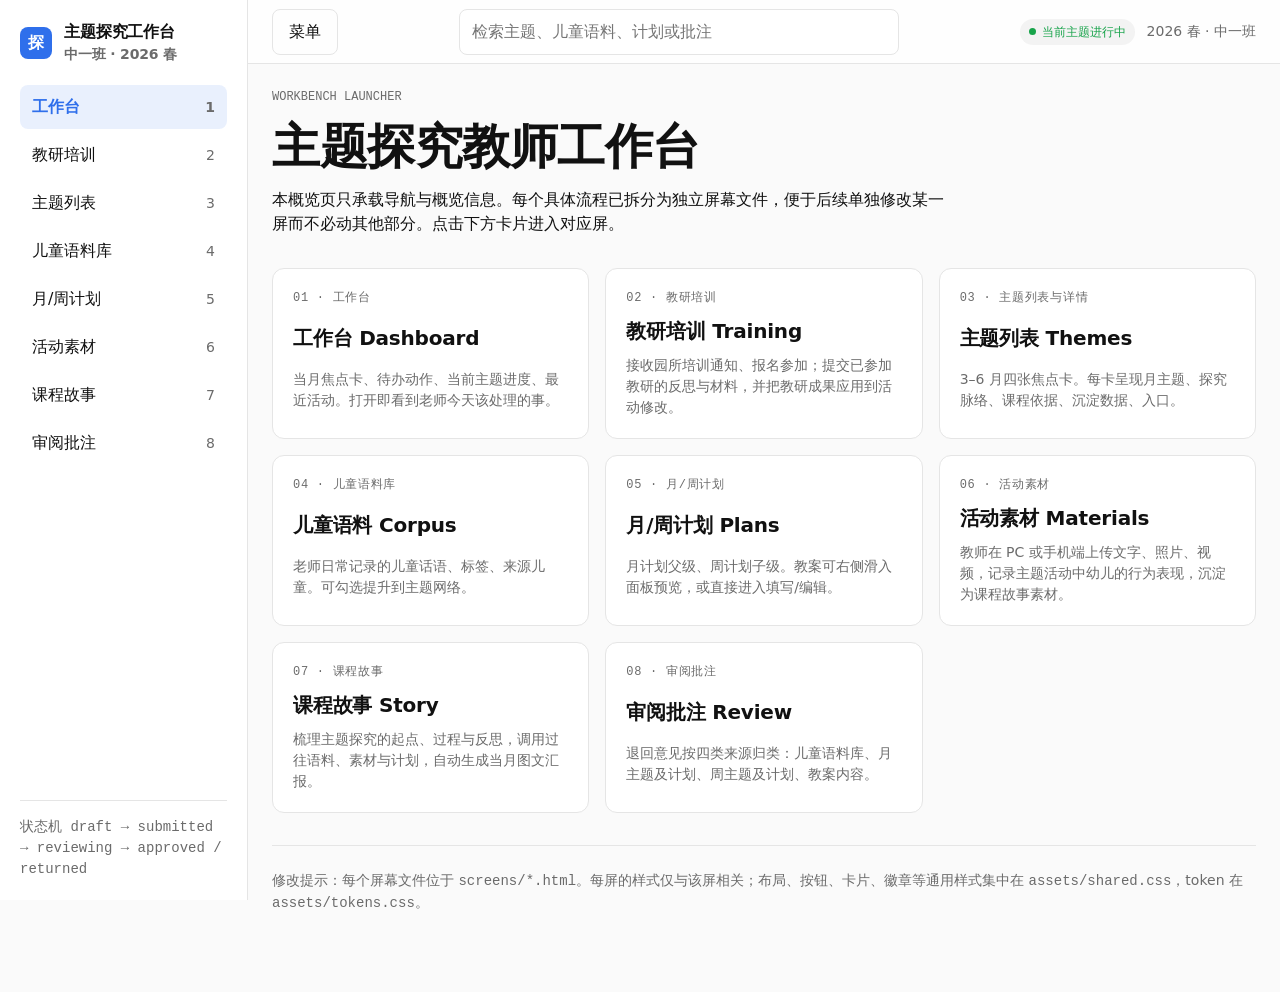
==== commit 1fa5f8a5: "调整 screens/ 侧栏导航并移除旧的 map.html - screens/{corpus,dashboard,materials,plans,review,story,themes,train" ====
--- a/index.html
+++ b/index.html
@@ -78,11 +78,10 @@
       <a class="nav-btn" href="screens/training.html">教研培训 <span class="meta">2</span></a>
       <a class="nav-btn" href="screens/themes.html">主题列表 <span class="meta">3</span></a>
       <a class="nav-btn" href="screens/corpus.html">儿童语料库 <span class="meta">4</span></a>
-      <a class="nav-btn" href="screens/map.html">主题网络图 <span class="meta">5</span></a>
-      <a class="nav-btn" href="screens/plans.html">月/周计划 <span class="meta">6</span></a>
-      <a class="nav-btn" href="screens/materials.html">活动素材 <span class="meta">7</span></a>
-      <a class="nav-btn" href="screens/story.html">课程故事 <span class="meta">8</span></a>
-      <a class="nav-btn" href="screens/review.html">审阅批注 <span class="meta">9</span></a>
+      <a class="nav-btn" href="screens/plans.html">月/周计划 <span class="meta">5</span></a>
+      <a class="nav-btn" href="screens/materials.html">活动素材 <span class="meta">6</span></a>
+      <a class="nav-btn" href="screens/story.html">课程故事 <span class="meta">7</span></a>
+      <a class="nav-btn" href="screens/review.html">审阅批注 <span class="meta">8</span></a>
     </nav>
     <div class="sidebar-foot">
       <div class="mono">状态机 draft → submitted → reviewing → approved / returned</div>
@@ -125,28 +124,23 @@
           <h3>儿童语料 Corpus</h3>
           <p class="meta">老师日常记录的儿童话语、标签、来源儿童。可勾选提升到主题网络。</p>
         </a>
-        <a class="launcher-card" href="screens/map.html" data-od-id="launcher-card-map">
-          <span class="cat-index">05 · 主题网络图</span>
-          <h3>主题网络图 Map</h3>
-          <p class="meta">主主题发散到子探究点，再落到具体活动的左→右思维导图。活动直接标注五大领域。</p>
-        </a>
         <a class="launcher-card" href="screens/plans.html" data-od-id="launcher-card-plans">
-          <span class="cat-index">06 · 月/周计划</span>
+          <span class="cat-index">05 · 月/周计划</span>
           <h3>月/周计划 Plans</h3>
           <p class="meta">月计划父级、周计划子级。教案可右侧滑入面板预览，或直接进入填写/编辑。</p>
         </a>
         <a class="launcher-card" href="screens/materials.html" data-od-id="launcher-card-materials">
-          <span class="cat-index">07 · 活动素材</span>
+          <span class="cat-index">06 · 活动素材</span>
           <h3>活动素材 Materials</h3>
           <p class="meta">教师在 PC 或手机端上传文字、照片、视频，记录主题活动中幼儿的行为表现，沉淀为课程故事素材。</p>
         </a>
         <a class="launcher-card" href="screens/story.html" data-od-id="launcher-card-story">
-          <span class="cat-index">08 · 课程故事</span>
+          <span class="cat-index">07 · 课程故事</span>
           <h3>课程故事 Story</h3>
           <p class="meta">梳理主题探究的起点、过程与反思，调用过往语料、素材与计划，自动生成当月图文汇报。</p>
         </a>
         <a class="launcher-card" href="screens/review.html" data-od-id="launcher-card-review">
-          <span class="cat-index">09 · 审阅批注</span>
+          <span class="cat-index">08 · 审阅批注</span>
           <h3>审阅批注 Review</h3>
           <p class="meta">退回意见按四类来源归类：儿童语料库、月主题及计划、周主题及计划、教案内容。</p>
         </a>
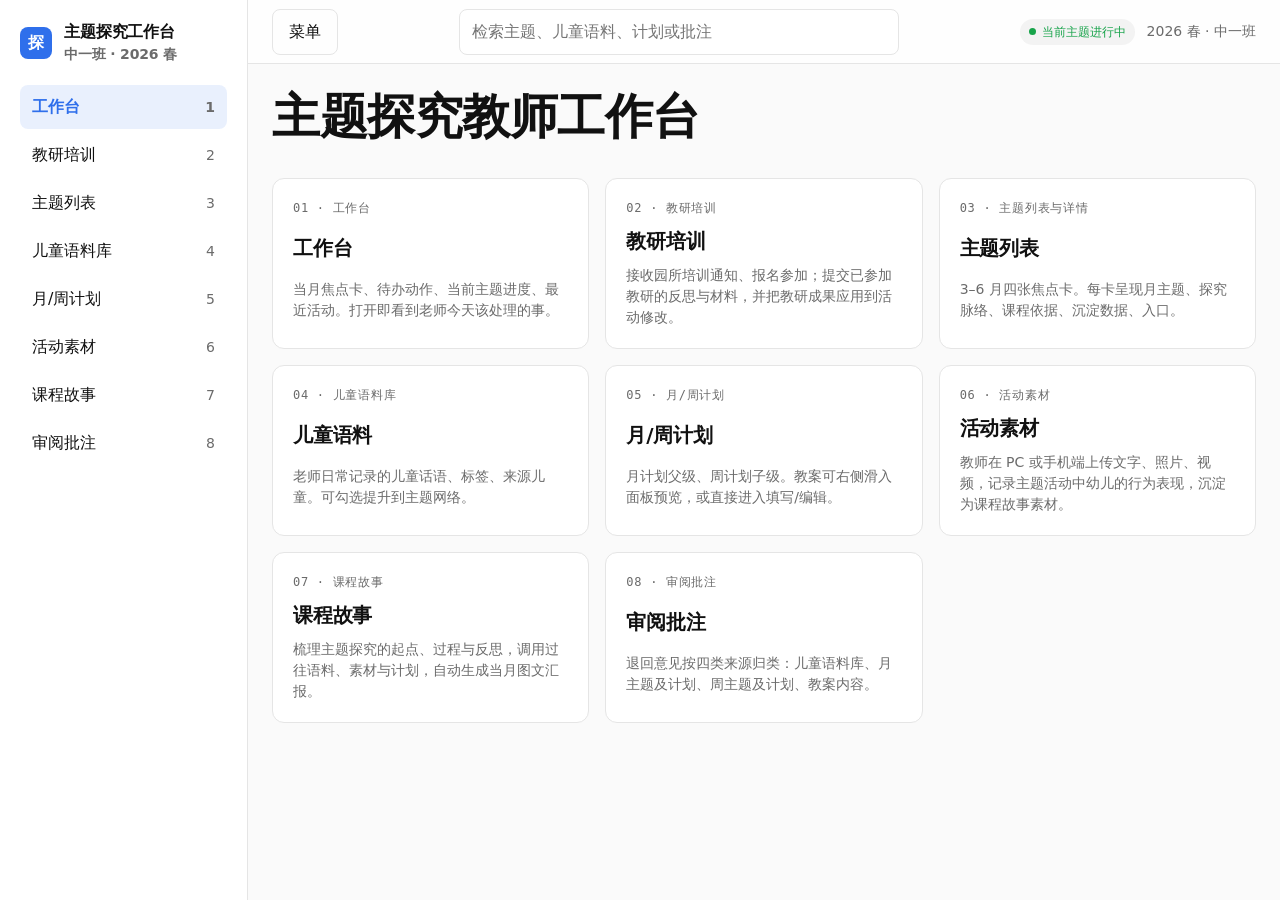
==== commit abcb5c30: "更新工作台各屏：培训页教研档案、儿童语料构建器等交互完善 Co-Authored-By: Claude Opus 4.8 <noreply@anthropic.com>" ====
--- a/index.html
+++ b/index.html
@@ -83,9 +83,6 @@
       <a class="nav-btn" href="screens/story.html">课程故事 <span class="meta">7</span></a>
       <a class="nav-btn" href="screens/review.html">审阅批注 <span class="meta">8</span></a>
     </nav>
-    <div class="sidebar-foot">
-      <div class="mono">状态机 draft → submitted → reviewing → approved / returned</div>
-    </div>
   </aside>
   <main class="main">
     <header class="topbar">
@@ -98,55 +95,52 @@
     </header>
     <div class="content">
       <section class="launcher-hero">
-        <div class="eyebrow">Workbench launcher</div>
         <h1>主题探究教师工作台</h1>
-        <p>本概览页只承载导航与概览信息。每个具体流程已拆分为独立屏幕文件，便于后续单独修改某一屏而不必动其他部分。点击下方卡片进入对应屏。</p>
       </section>
 
       <div class="launcher-grid">
         <a class="launcher-card" href="screens/dashboard.html" data-od-id="launcher-card-dashboard">
           <span class="cat-index">01 · 工作台</span>
-          <h3>工作台 Dashboard</h3>
+          <h3>工作台</h3>
           <p class="meta">当月焦点卡、待办动作、当前主题进度、最近活动。打开即看到老师今天该处理的事。</p>
         </a>
         <a class="launcher-card" href="screens/training.html" data-od-id="launcher-card-training">
           <span class="cat-index">02 · 教研培训</span>
-          <h3>教研培训 Training</h3>
+          <h3>教研培训</h3>
           <p class="meta">接收园所培训通知、报名参加；提交已参加教研的反思与材料，并把教研成果应用到活动修改。</p>
         </a>
         <a class="launcher-card" href="screens/themes.html" data-od-id="launcher-card-themes">
           <span class="cat-index">03 · 主题列表与详情</span>
-          <h3>主题列表 Themes</h3>
+          <h3>主题列表</h3>
           <p class="meta">3–6 月四张焦点卡。每卡呈现月主题、探究脉络、课程依据、沉淀数据、入口。</p>
         </a>
         <a class="launcher-card" href="screens/corpus.html" data-od-id="launcher-card-corpus">
           <span class="cat-index">04 · 儿童语料库</span>
-          <h3>儿童语料 Corpus</h3>
+          <h3>儿童语料</h3>
           <p class="meta">老师日常记录的儿童话语、标签、来源儿童。可勾选提升到主题网络。</p>
         </a>
         <a class="launcher-card" href="screens/plans.html" data-od-id="launcher-card-plans">
           <span class="cat-index">05 · 月/周计划</span>
-          <h3>月/周计划 Plans</h3>
+          <h3>月/周计划</h3>
           <p class="meta">月计划父级、周计划子级。教案可右侧滑入面板预览，或直接进入填写/编辑。</p>
         </a>
         <a class="launcher-card" href="screens/materials.html" data-od-id="launcher-card-materials">
           <span class="cat-index">06 · 活动素材</span>
-          <h3>活动素材 Materials</h3>
+          <h3>活动素材</h3>
           <p class="meta">教师在 PC 或手机端上传文字、照片、视频，记录主题活动中幼儿的行为表现，沉淀为课程故事素材。</p>
         </a>
         <a class="launcher-card" href="screens/story.html" data-od-id="launcher-card-story">
           <span class="cat-index">07 · 课程故事</span>
-          <h3>课程故事 Story</h3>
+          <h3>课程故事</h3>
           <p class="meta">梳理主题探究的起点、过程与反思，调用过往语料、素材与计划，自动生成当月图文汇报。</p>
         </a>
         <a class="launcher-card" href="screens/review.html" data-od-id="launcher-card-review">
           <span class="cat-index">08 · 审阅批注</span>
-          <h3>审阅批注 Review</h3>
+          <h3>审阅批注</h3>
           <p class="meta">退回意见按四类来源归类：儿童语料库、月主题及计划、周主题及计划、教案内容。</p>
         </a>
       </div>
 
-      <p class="launcher-foot">修改提示：每个屏幕文件位于 <code>screens/*.html</code>。每屏的样式仅与该屏相关；布局、按钮、卡片、徽章等通用样式集中在 <code>assets/shared.css</code>，token 在 <code>assets/tokens.css</code>。</p>
     </div>
   </main>
 </div>
--- a/assets/shared.css
+++ b/assets/shared.css
@@ -267,7 +267,7 @@
   padding: 10px 12px;
   min-height: 42px;
 }
-.field textarea { min-height: 104px; resize: vertical; }
+.field textarea { min-height: 80px; resize: vertical; }
 .tag-picker { display: flex; flex-wrap: wrap; gap: var(--space-2); }
 .tag-option {
   display: inline-flex;
